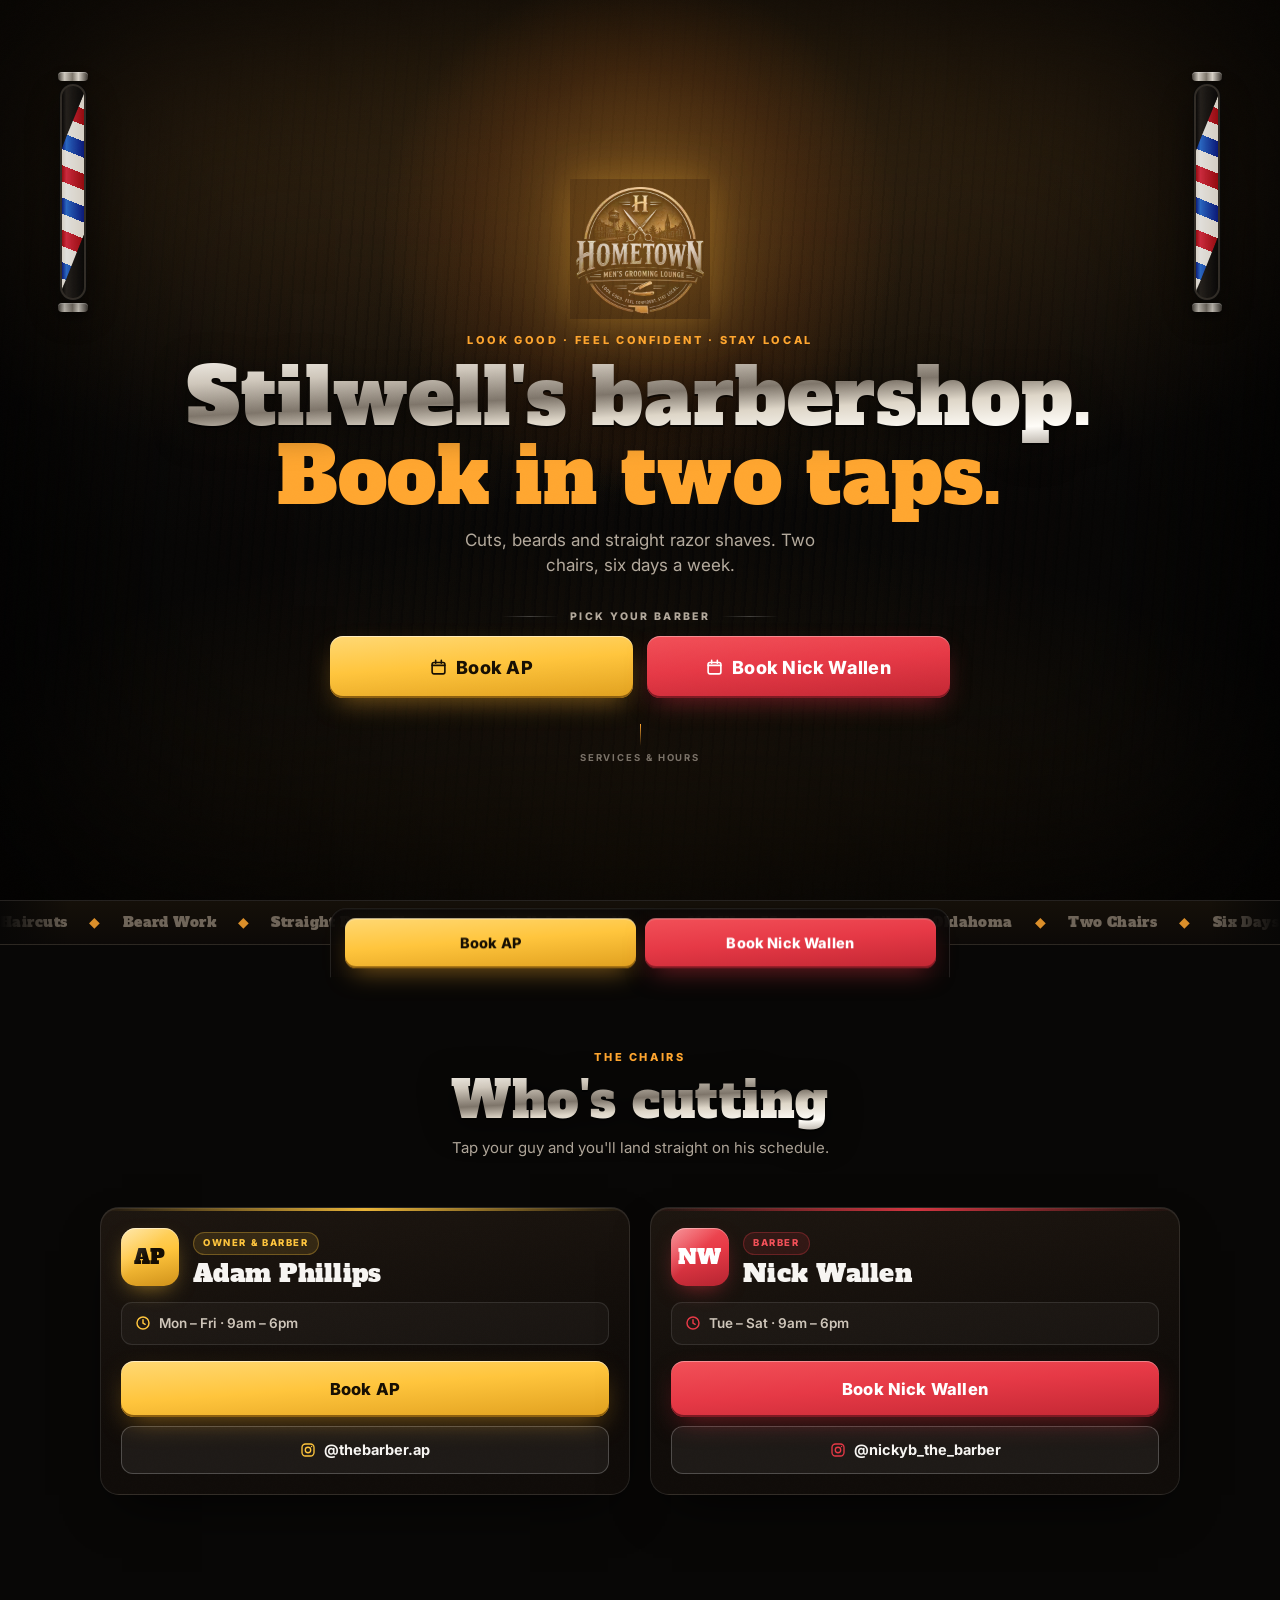
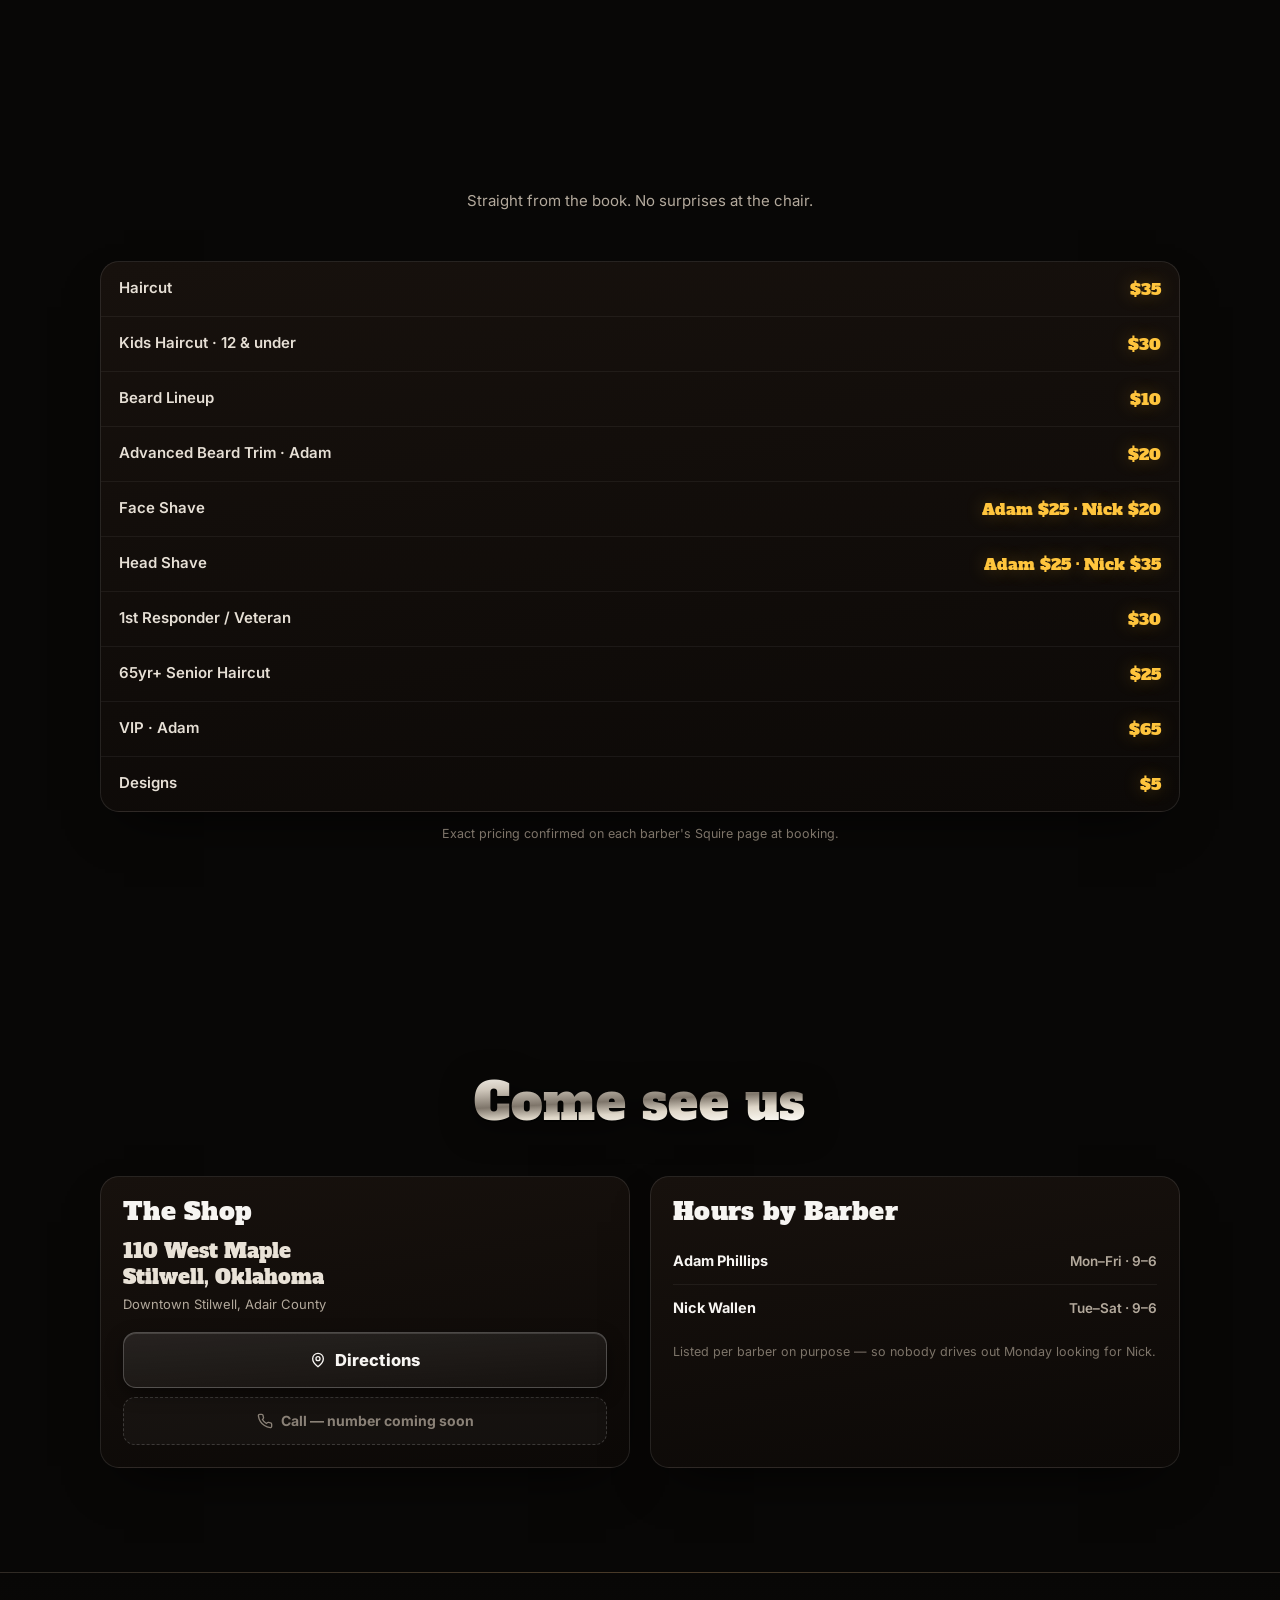
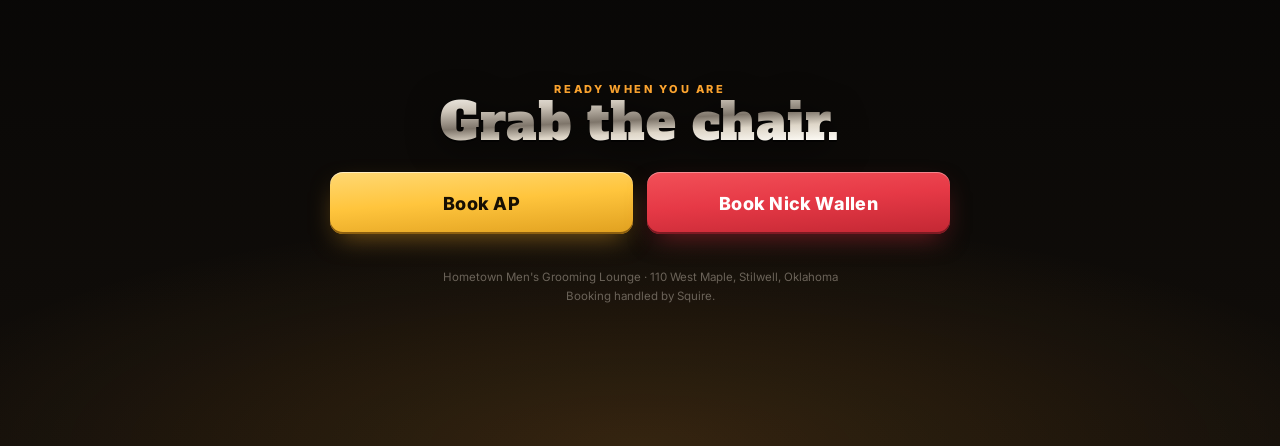
==== preview.html @ 9cff7247 "Add preview.html visual remodel (unlisted) and og-cover.png Unlisted preview build at /preview.html." ====
<!DOCTYPE html>
<html lang="en">
<head>
<meta charset="utf-8">
<meta name="viewport" content="width=device-width,initial-scale=1,viewport-fit=cover">
<title>Hometown Men's Grooming Lounge — Stilwell, OK</title>
<meta name="description" content="Barbershop in Stilwell, Oklahoma. Cuts, beards and straight razor shaves with Adam Phillips and Nick Wallen. Book online in two taps.">
<meta name="theme-color" content="#080706">
<link rel="icon" href="logo.avif">
<link rel="canonical" href="https://adamphillips24.github.io/hometown-mens-grooming-lounge/preview.html">

<meta property="og:type" content="website">
<meta property="og:site_name" content="Hometown Men's Grooming Lounge">
<meta property="og:title" content="Hometown Men's Grooming Lounge — Stilwell, OK">
<meta property="og:description" content="Cuts, beards and straight razor shaves. Two chairs, six days a week. Book online in two taps.">
<meta property="og:url" content="https://adamphillips24.github.io/hometown-mens-grooming-lounge/preview.html">
<meta property="og:image" content="https://adamphillips24.github.io/hometown-mens-grooming-lounge/og-cover.png">
<meta property="og:image:width" content="1200">
<meta property="og:image:height" content="630">
<meta property="og:image:alt" content="Hometown Men's Grooming Lounge emblem">
<meta name="twitter:card" content="summary_large_image">
<meta name="twitter:title" content="Hometown Men's Grooming Lounge — Stilwell, OK">
<meta name="twitter:description" content="Cuts, beards and straight razor shaves. Two chairs, six days a week. Book online in two taps.">
<meta name="twitter:image" content="https://adamphillips24.github.io/hometown-mens-grooming-lounge/og-cover.png">

<!--
=====================================================================
 PREVIEW BUILD — unlisted. Not linked from anywhere.
 Live at /preview.html. index.html is untouched.
=====================================================================
 PHONE ....... NOT SET. Search: PHONE_HERE — appears in 2 places.
               Both are inert spans, not links. Swap to <a href="tel:">.
 ADAM BOOK ... live (Squire).  Search:  ADAM_BOOKING
 NICK BOOK ... live (Squire).  Search:  NICK_BOOKING
 ADAM IG ..... live @thebarber.ap.  Search:  ADAM_IG
 NICK IG ..... live @nickyb_the_barber.  Search:  NICK_IG
 PRICES ...... set and confirmed from Squire.
 ZIP ......... intentionally absent. Not confirmed. Do not add.
 NO PHOTOS by request — barbers show as initial badges.
=====================================================================
-->

<link rel="preconnect" href="https://fonts.googleapis.com">
<link rel="preconnect" href="https://fonts.gstatic.com" crossorigin>
<link href="https://fonts.googleapis.com/css2?family=Alfa+Slab+One&family=Inter:wght@400;500;600;700;800;900&display=swap" rel="stylesheet">

<style>
:root{
  --ink:#080706;
  --ink2:#100d0b;
  --wood:#1a1310;
  --leather:#241a14;
  --line:rgba(255,255,255,.10);
  --line2:rgba(255,255,255,.22);

  --amber:#ffa630;
  --gold:#ffc53d;
  --gold-hi:#ffd873;
  --gold-d:#8c5f10;

  --red:#e63946;
  --red-hi:#f25058;
  --red-d:#7d1a23;

  --pr:#c8202f;
  --pb:#1f4fb5;
  --cream:#f3efe8;

  --fg:#f7f5f2;
  --dim:#b3a99c;

  --disp:'Alfa Slab One',Rockwell,'Roboto Slab',Georgia,serif;
  --f:Inter,-apple-system,BlinkMacSystemFont,'Segoe UI',Roboto,'Helvetica Neue',Arial,sans-serif;

  --grain:url("data:image/svg+xml,%3Csvg xmlns='http://www.w3.org/2000/svg' width='140' height='140'%3E%3Cfilter id='n'%3E%3CfeTurbulence type='fractalNoise' baseFrequency='.8' numOctaves='3' stitchTiles='stitch'/%3E%3C/filter%3E%3Crect width='140' height='140' filter='url(%23n)' opacity='.42'/%3E%3C/svg%3E");
}

*{box-sizing:border-box;-webkit-tap-highlight-color:transparent}
html{scroll-behavior:smooth;-webkit-text-size-adjust:100%}
body{
  margin:0;background:var(--ink);color:var(--fg);
  font-family:var(--f);font-size:16px;line-height:1.5;
  overflow-x:hidden;
}
body::before{
  content:'';position:fixed;inset:0;z-index:9;pointer-events:none;
  background-image:var(--grain);opacity:.05;mix-blend-mode:overlay;
}
img{max-width:100%;display:block}
a{color:inherit}
.w{width:min(1080px,100% - 32px);margin-inline:auto}
section{position:relative}

/* ============ TYPE ============ */
h1,h2,h3{margin:0;font-family:var(--disp);font-weight:400;letter-spacing:.01em;line-height:1.02}
h1{font-size:clamp(34px,10.5vw,78px)}
h2{font-size:clamp(28px,7vw,50px)}
h3{font-size:clamp(19px,4.6vw,25px)}
.kick{
  font-family:var(--f);font-weight:800;font-size:11px;letter-spacing:.24em;
  text-transform:uppercase;color:var(--amber);
}
.chrome{
  background:linear-gradient(177deg,#fffdf8 2%,#cfc7bb 26%,#7e756a 47%,#ded6c8 62%,#fffdf8 82%,#9a9186 100%);
  -webkit-background-clip:text;background-clip:text;color:transparent;
  -webkit-text-fill-color:transparent;
  filter:drop-shadow(0 2px 0 rgba(0,0,0,.6)) drop-shadow(0 6px 16px rgba(0,0,0,.55));
}
em{font-style:normal;color:var(--amber)}

/* ============ REVEAL ============ */
.rv{opacity:0;transform:translateY(26px);transition:opacity .62s cubic-bezier(.22,.7,.3,1),transform .62s cubic-bezier(.22,.7,.3,1)}
.rv.in{opacity:1;transform:none}

/* ============ BUTTONS ============ */
.b{
  position:relative;display:flex;align-items:center;justify-content:center;gap:9px;
  min-height:56px;padding:0 20px;border-radius:13px;
  font-family:var(--f);font-weight:800;font-size:16.5px;letter-spacing:.012em;
  text-decoration:none;color:#170f03;overflow:hidden;isolation:isolate;
  transition:transform .13s cubic-bezier(.3,1.4,.5,1),box-shadow .2s ease,filter .2s ease;
  will-change:transform;
}
.b svg{flex:none}
.b::after{
  content:'';position:absolute;top:-60%;bottom:-60%;width:46px;left:-80px;z-index:2;
  background:linear-gradient(100deg,transparent,rgba(255,255,255,.62),transparent);
  transform:skewX(-18deg);pointer-events:none;
  animation:sweep 4.6s cubic-bezier(.5,0,.5,1) infinite;
}
.b-gold{
  background:linear-gradient(176deg,var(--gold-hi),var(--gold) 46%,#e0a01f);
  box-shadow:0 1px 0 rgba(255,255,255,.55) inset,0 -2px 0 var(--gold-d) inset,0 10px 26px -8px rgba(255,180,50,.5),0 3px 10px rgba(0,0,0,.5);
}
.b-red{
  background:linear-gradient(176deg,var(--red-hi),var(--red) 46%,#c22733);color:#fff;
  box-shadow:0 1px 0 rgba(255,255,255,.35) inset,0 -2px 0 var(--red-d) inset,0 10px 26px -8px rgba(230,57,70,.5),0 3px 10px rgba(0,0,0,.5);
}
.b-red::after{animation-delay:.6s}
.b:active{transform:scale(.967);filter:brightness(1.07)}
@media (hover:hover){.b:hover{transform:translateY(-2px)}}
.b-out{
  background:linear-gradient(176deg,rgba(255,255,255,.09),rgba(255,255,255,.03));
  color:var(--fg);border:1px solid var(--line2);
  box-shadow:0 1px 0 rgba(255,255,255,.14) inset,0 6px 18px rgba(0,0,0,.4);
}
.b-out::after{display:none}
@keyframes sweep{
  0%,58%{left:-80px}
  78%,100%{left:118%}
}

/* ============ BARBER POLE ============ */
.pole{
  position:relative;border-radius:999px;overflow:hidden;
  background:#1b1815;
  box-shadow:0 0 0 2px #35302a,0 0 0 3px #0a0908,0 14px 34px rgba(0,0,0,.72);
}
.pole i{
  position:absolute;left:-70%;right:-70%;top:-45%;bottom:-45%;display:block;
  transform:rotate(22deg);
  background:repeating-linear-gradient(180deg,
    var(--pr) 0 15px,var(--cream) 15px 30px,var(--pb) 30px 45px,var(--cream) 45px 60px);
  animation:roll 2.9s linear infinite;
}
@keyframes roll{to{background-position:0 -60px}}
.pole b{
  position:absolute;inset:0;border-radius:inherit;display:block;
  background:linear-gradient(90deg,rgba(0,0,0,.62),rgba(255,255,255,.42) 20%,rgba(255,255,255,.05) 44%,rgba(0,0,0,.34) 74%,rgba(0,0,0,.66));
  mix-blend-mode:overlay;
}
.cap{
  background:linear-gradient(90deg,#4a453e,#e6e0d5 22%,#8d867b 48%,#f2ece1 68%,#3f3a34);
  border-radius:4px;box-shadow:0 3px 10px rgba(0,0,0,.6),0 1px 0 rgba(255,255,255,.35) inset;
}

/* ============ HERO ============ */
.hero{
  position:relative;min-height:100svh;display:flex;flex-direction:column;
  justify-content:center;align-items:center;text-align:center;
  padding:66px 16px 22px;overflow:hidden;
  background:
    radial-gradient(120% 78% at 50% 8%,rgba(255,166,48,.20),transparent 62%),
    radial-gradient(90% 60% at 50% 100%,rgba(255,166,48,.09),transparent 70%),
    linear-gradient(178deg,#130f0c,var(--ink) 58%);
}
.hero::before{
  content:'';position:absolute;inset:0;pointer-events:none;opacity:.5;
  background:repeating-linear-gradient(94deg,rgba(0,0,0,0) 0 3px,rgba(0,0,0,.4) 3px 5px,rgba(120,80,40,.06) 5px 11px);
  mask-image:radial-gradient(70% 70% at 50% 50%,#000,transparent 78%);
  -webkit-mask-image:radial-gradient(70% 70% at 50% 50%,#000,transparent 78%);
}
.hero::after{
  content:'';position:absolute;inset:0;pointer-events:none;
  box-shadow:0 0 190px 66px rgba(0,0,0,.82) inset;
}
.hero>*{position:relative;z-index:3}

.glow{
  position:absolute;z-index:1;left:50%;top:26%;width:min(560px,118vw);aspect-ratio:1;
  transform:translate(-50%,-50%);pointer-events:none;
  background:radial-gradient(circle,rgba(255,166,48,.34),rgba(255,120,30,.10) 42%,transparent 66%);
  animation:breathe 7s ease-in-out infinite;
}
@keyframes breathe{50%{opacity:.62;transform:translate(-50%,-50%) scale(1.13)}}

.poles{position:absolute;inset:0;z-index:2;pointer-events:none}
.pw{position:absolute;top:8%;display:flex;flex-direction:column;align-items:center;gap:5px;opacity:.9}
.pw.l{left:max(10px,4.5vw)}
.pw.r{right:max(10px,4.5vw)}
.pw .cap{width:30px;height:9px}
.pw .pole{width:22px;height:min(212px,26vh)}
.pw .pole i{animation-duration:3.4s}
.pw.r .pole i{animation-duration:2.6s}
@media (max-width:430px){
  .pw .pole{width:15px;height:min(150px,19vh)}
  .pw .cap{width:21px;height:7px}
  .pw{opacity:.72}
}

.mark{
  width:clamp(84px,21vw,140px);aspect-ratio:1;margin:0 auto;
  background:url(logo.avif) center/contain no-repeat;
  /* logo art sits on a black square; screen drops the box, keeps the chrome.
     No mask here — the wordmark runs to the edges and any circle clips it. */
  mix-blend-mode:screen;
  filter:drop-shadow(0 0 22px rgba(255,166,48,.3)) contrast(1.06) saturate(1.05);
  animation:rise .9s cubic-bezier(.2,.8,.3,1) both;
}
@keyframes rise{from{opacity:0;transform:translateY(16px) scale(.92)}}

.h-kick{margin:13px 0 0;animation:fade .8s .1s both}
@media (max-width:430px){.h-kick{font-size:9.5px;letter-spacing:.14em}}
.hero h1{margin:9px 0 0;animation:fade .8s .2s both}
.h-sub{
  margin:11px auto 0;max-width:34ch;color:var(--dim);
  font-size:clamp(13.5px,3.6vw,17px);animation:fade .8s .3s both;
}
@keyframes fade{from{opacity:0;transform:translateY(12px)}}

.pick{
  display:flex;align-items:center;justify-content:center;gap:11px;
  margin:clamp(16px,4.4vh,30px) 0 11px;
  font-weight:800;font-size:10.5px;letter-spacing:.22em;text-transform:uppercase;color:var(--dim);
}
.pick::before,.pick::after{content:'';height:1px;width:clamp(22px,8vw,58px);background:linear-gradient(90deg,transparent,var(--line2),transparent)}

/* the two hero buttons: no entrance animation, instantly tappable */
.hb{display:grid;grid-template-columns:1fr 1fr;gap:9px;width:min(430px,100%);margin:0 auto}
@media (min-width:760px){.hb{width:min(620px,100%);gap:14px}.hb .b{min-height:62px;font-size:18px}}
@media (max-width:430px){
  /* drop the icon so "Book Nick Wallen" stays on one line */
  .hb .b svg{display:none}
  .hb .b{font-size:15px;padding:0 10px}
}
@media (max-width:339px){.hb{grid-template-columns:1fr}}

.scroll-cue{
  margin-top:clamp(14px,3.4vh,26px);display:flex;flex-direction:column;align-items:center;gap:5px;
  font-size:9.5px;letter-spacing:.2em;text-transform:uppercase;color:#7a7268;font-weight:700;
}
.scroll-cue span{display:block;width:1px;height:22px;background:linear-gradient(180deg,var(--amber),transparent);animation:cue 1.9s ease-in-out infinite}
@keyframes cue{50%{transform:scaleY(.42);opacity:.45}}

/* ============ TICKER ============ */
.tick{
  border-block:1px solid var(--line);background:linear-gradient(180deg,#151009,#0c0907);
  overflow:hidden;padding:11px 0;position:relative;
}
.tick::before,.tick::after{
  content:'';position:absolute;top:0;bottom:0;width:70px;z-index:2;pointer-events:none;
}
.tick::before{left:0;background:linear-gradient(90deg,var(--ink),transparent)}
.tick::after{right:0;background:linear-gradient(270deg,var(--ink),transparent)}
.tick-in{display:flex;width:max-content;animation:march 26s linear infinite}
.tick-in u{
  display:flex;align-items:center;gap:22px;padding-right:22px;text-decoration:none;
  font-family:var(--disp);font-size:14px;letter-spacing:.03em;color:#6f6559;white-space:nowrap;
}
.tick-in u s{text-decoration:none;color:var(--amber);opacity:.85}
@keyframes march{to{transform:translateX(-50%)}}

/* ============ SECTION FRAME ============ */
.sec{padding:clamp(56px,11vw,104px) 0;position:relative}
.sec-h{text-align:center;margin-bottom:clamp(28px,6vw,48px)}
.sec-h h2{margin:9px 0 0}
.sec-h p{margin:11px auto 0;max-width:46ch;color:var(--dim);font-size:15px}

/* ============ CREW ============ */
.crew{display:grid;gap:15px;grid-template-columns:1fr}
@media (min-width:760px){.crew{grid-template-columns:1fr 1fr;gap:20px}}
.c{
  position:relative;border-radius:19px;padding:20px;overflow:hidden;
  background:linear-gradient(172deg,#1d1610,#100c09 62%);
  border:1px solid var(--line);
  box-shadow:0 22px 52px -22px rgba(0,0,0,.92),0 1px 0 rgba(255,255,255,.07) inset;
  transition:transform .3s cubic-bezier(.22,.7,.3,1),box-shadow .3s ease,border-color .3s ease;
}
.c::before{
  content:'';position:absolute;inset:0;pointer-events:none;
  background-image:var(--grain);opacity:.045;mix-blend-mode:overlay;
}
.c::after{
  content:'';position:absolute;left:0;right:0;top:0;height:3px;
  background:linear-gradient(90deg,transparent,var(--ac),transparent);
  opacity:.9;
}
.c.gold{--ac:var(--gold)}
.c.nick{--ac:var(--red)}
@media (hover:hover){
  .c:hover{transform:translateY(-5px);border-color:var(--line2);box-shadow:0 30px 64px -22px rgba(0,0,0,.95),0 0 0 1px var(--ac) inset}
}
.c-top{display:flex;align-items:center;gap:14px;margin-bottom:16px}
.badge{
  flex:none;width:58px;height:58px;border-radius:15px;display:grid;place-items:center;
  font-family:var(--disp);font-size:20px;letter-spacing:.02em;color:#140d03;
  position:relative;overflow:hidden;
}
.badge.gold{background:linear-gradient(168deg,var(--gold-hi),var(--gold) 45%,#d0921a);box-shadow:0 8px 22px -8px rgba(255,197,61,.6),0 1px 0 rgba(255,255,255,.5) inset}
.badge.red{background:linear-gradient(168deg,var(--red-hi),var(--red) 45%,#b62531);color:#fff;box-shadow:0 8px 22px -8px rgba(230,57,70,.6),0 1px 0 rgba(255,255,255,.35) inset}
.badge::after{
  content:'';position:absolute;inset:0;
  background:linear-gradient(135deg,rgba(255,255,255,.4),transparent 46%);
}
.tag{
  display:inline-block;font-size:9.5px;font-weight:800;letter-spacing:.17em;text-transform:uppercase;
  padding:3.5px 9px;border-radius:999px;margin-bottom:6px;
}
.tag.gold{color:var(--gold);background:rgba(255,197,61,.12);border:1px solid rgba(255,197,61,.3)}
.tag.red{color:var(--red-hi);background:rgba(230,57,70,.12);border:1px solid rgba(230,57,70,.3)}
.days{
  display:flex;align-items:center;gap:8px;margin-bottom:16px;padding:10px 13px;
  border-radius:11px;background:rgba(255,255,255,.035);border:1px solid var(--line);
  font-size:13.5px;font-weight:600;color:#cec5b9;
}
.days svg{flex:none;color:var(--ac)}
.c-b{display:grid;gap:9px}
/* IG is a real button, not a caption. Learned the hard way. */
.ig{
  display:flex;align-items:center;justify-content:center;gap:8px;min-height:48px;
  border-radius:12px;text-decoration:none;font-weight:700;font-size:14.5px;
  color:var(--fg);background:rgba(255,255,255,.06);border:1px solid var(--line2);
  transition:transform .13s cubic-bezier(.3,1.4,.5,1),background .2s,border-color .2s;
}
.ig svg{flex:none;color:var(--ac)}
.ig:active{transform:scale(.97)}
@media (hover:hover){.ig:hover{background:rgba(255,255,255,.1);border-color:var(--ac)}}

/* ============ SERVICES ============ */
.svc{
  border-radius:19px;overflow:hidden;border:1px solid var(--line);
  background:linear-gradient(172deg,#17110d,#0c0907);
  box-shadow:0 22px 52px -24px rgba(0,0,0,.9);
}
.svc div{
  display:flex;align-items:center;justify-content:space-between;gap:16px;
  padding:15px 18px;border-bottom:1px solid rgba(255,255,255,.055);
  transition:background .22s ease,padding-left .22s ease;
}
.svc div:last-child{border-bottom:0}
.svc div span:first-child{font-weight:600;font-size:15px;color:#e6dfd5}
.svc div span:last-child{
  font-family:var(--disp);font-size:16px;color:var(--gold);white-space:nowrap;
  text-shadow:0 0 18px rgba(255,197,61,.28);
}
@media (hover:hover){.svc div:hover{background:rgba(255,166,48,.055);padding-left:23px}}
.svc-n{margin:13px 0 0;text-align:center;font-size:12.5px;color:#7d7469}

/* ============ VISIT ============ */
.visit{display:grid;gap:15px;grid-template-columns:1fr}
@media (min-width:760px){.visit{grid-template-columns:1fr 1fr;gap:20px}}
.box{
  border-radius:19px;padding:22px;border:1px solid var(--line);
  background:linear-gradient(172deg,#17110d,#0c0907);
  box-shadow:0 22px 52px -24px rgba(0,0,0,.9);
}
.box h3{margin-bottom:14px}
.addr{font-family:var(--disp);font-size:20px;line-height:1.3;color:#e9e2d7}
.addr-s{margin-top:5px;font-size:13px;color:var(--dim)}
.box .c-b{margin-top:17px}
.hr-row{display:flex;align-items:center;justify-content:space-between;gap:12px;padding:12px 0;border-bottom:1px solid rgba(255,255,255,.06)}
.hr-row:last-of-type{border-bottom:0}
.hr-row b{font-weight:700;font-size:14.5px}
.hr-row span{font-size:13.5px;color:var(--dim);font-weight:600}
.hint{margin:12px 0 0;font-size:12.5px;color:#7d7469;line-height:1.5}
/* PHONE_HERE (1 of 2) — inert on purpose, no dead href */
.soon{
  display:flex;align-items:center;justify-content:center;gap:8px;min-height:48px;
  border-radius:12px;font-weight:700;font-size:14px;color:#8a8177;
  background:rgba(255,255,255,.03);border:1px dashed rgba(255,255,255,.17);
  cursor:default;
}

/* ============ CLOSE ============ */
.close{
  text-align:center;padding:clamp(56px,12vw,108px) 0 clamp(96px,17vw,128px);
  background:
    radial-gradient(90% 74% at 50% 100%,rgba(255,166,48,.15),transparent 66%),
    linear-gradient(180deg,var(--ink),#120e0a);
  border-top:1px solid var(--line);
}
.close .hb{margin-top:24px}
.foot{padding:22px 0 0;text-align:center;font-size:11.5px;color:#6b6359;line-height:1.7}

/* ============ DOCK ============ */
.dock{
  position:fixed;left:0;right:0;bottom:0;z-index:40;
  padding:9px 14px calc(9px + env(safe-area-inset-bottom));
  background:linear-gradient(180deg,rgba(10,8,7,.82),rgba(10,8,7,.97));
  backdrop-filter:blur(14px);-webkit-backdrop-filter:blur(14px);
  border-top:1px solid var(--line);
  display:grid;grid-template-columns:1fr 1fr;gap:9px;
  transform:translateY(112%);transition:transform .34s cubic-bezier(.22,.7,.3,1);
}
.dock.on{transform:none}
.dock .b{min-height:50px;font-size:14.5px;padding:0 8px;border-radius:11px}
.dock .b::after{display:none}
@media (min-width:760px){.dock{max-width:620px;margin-inline:auto;border-radius:16px 16px 0 0;border-inline:1px solid var(--line)}}

/* ============ REDUCED MOTION ============ */
@media (prefers-reduced-motion:reduce){
  html{scroll-behavior:auto}
  *,*::before,*::after{
    animation-duration:.001ms!important;animation-iteration-count:1!important;
    transition-duration:.001ms!important;
  }
  .rv{opacity:1!important;transform:none!important}
  .mark,.h-kick,.hero h1,.h-sub{animation:none!important;opacity:1!important;transform:none!important}
  .b::after,.scroll-cue span{display:none}
  .tick-in{animation:none;transform:none}
  .dock{transition:none}
}
</style>
</head>

<body>

<!-- ======================= HERO ======================= -->
<div class="hero">
  <div class="glow"></div>
  <div class="poles" aria-hidden="true">
    <div class="pw l"><div class="cap"></div><div class="pole"><i></i><b></b></div><div class="cap"></div></div>
    <div class="pw r"><div class="cap"></div><div class="pole"><i></i><b></b></div><div class="cap"></div></div>
  </div>

  <div class="mark" role="img" aria-label="Hometown Men's Grooming Lounge"></div>
  <div class="kick h-kick">Look Good · Feel Confident · Stay Local</div>

  <h1><span class="chrome">Stilwell's barbershop.</span><br><em>Book in two taps.</em></h1>
  <p class="h-sub">Cuts, beards and straight razor shaves. Two chairs, six days a week.</p>

  <div class="pick">Pick your barber</div>

  <div class="hb">
    <!-- ADAM_BOOKING -->
    <a class="b b-gold" href="https://getsquire.com/booking/book/thebarber-ap-stilwell/barber/adam-phillips/services" target="_blank" rel="noopener">
      <svg width="17" height="17" viewBox="0 0 24 24" fill="none" stroke="currentColor" stroke-width="2.3" stroke-linecap="round"><path d="M8 2v4M16 2v4M3 9h18"/><rect x="3" y="5" width="18" height="16" rx="2.5"/></svg>
      Book AP
    </a>
    <!-- NICK_BOOKING -->
    <a class="b b-red" href="https://getsquire.com/booking/book/thebarber-ap-stilwell/barber/nick-620/services" target="_blank" rel="noopener">
      <svg width="17" height="17" viewBox="0 0 24 24" fill="none" stroke="currentColor" stroke-width="2.3" stroke-linecap="round"><path d="M8 2v4M16 2v4M3 9h18"/><rect x="3" y="5" width="18" height="16" rx="2.5"/></svg>
      Book Nick Wallen
    </a>
  </div>

  <div class="scroll-cue"><span></span>Services &amp; Hours</div>
</div>

<!-- ======================= TICKER ======================= -->
<div class="tick" aria-hidden="true">
  <div class="tick-in">
    <u>Haircuts <s>◆</s> Beard Work <s>◆</s> Straight Razor Shaves <s>◆</s> Walk In Friendly <s>◆</s> 110 West Maple <s>◆</s> Stilwell, Oklahoma <s>◆</s> Two Chairs <s>◆</s> Six Days A Week <s>◆</s></u>
    <u>Haircuts <s>◆</s> Beard Work <s>◆</s> Straight Razor Shaves <s>◆</s> Walk In Friendly <s>◆</s> 110 West Maple <s>◆</s> Stilwell, Oklahoma <s>◆</s> Two Chairs <s>◆</s> Six Days A Week <s>◆</s></u>
  </div>
</div>

<!-- ======================= CREW ======================= -->
<section class="sec">
  <div class="w">
    <div class="sec-h">
      <div class="kick rv">The Chairs</div>
      <h2 class="rv"><span class="chrome">Who's cutting</span></h2>
      <p class="rv">Tap your guy and you'll land straight on his schedule.</p>
    </div>

    <div class="crew">
      <article class="c gold rv">
        <div class="c-top">
          <div class="badge gold">AP</div>
          <div>
            <div class="tag gold">Owner &amp; Barber</div>
            <h3>Adam Phillips</h3>
          </div>
        </div>
        <div class="days">
          <svg width="16" height="16" viewBox="0 0 24 24" fill="none" stroke="currentColor" stroke-width="2.2" stroke-linecap="round"><circle cx="12" cy="12" r="9"/><path d="M12 7v5l3.2 2"/></svg>
          Mon – Fri · 9am – 6pm
        </div>
        <div class="c-b">
          <!-- ADAM_BOOKING -->
          <a class="b b-gold" href="https://getsquire.com/booking/book/thebarber-ap-stilwell/barber/adam-phillips/services" target="_blank" rel="noopener">Book AP</a>
          <!-- ADAM_IG -->
          <a class="ig" href="https://www.instagram.com/thebarber.ap/" target="_blank" rel="noopener">
            <svg width="16" height="16" viewBox="0 0 24 24" fill="none" stroke="currentColor" stroke-width="2"><rect x="3" y="3" width="18" height="18" rx="5.2"/><circle cx="12" cy="12" r="4.1"/><circle cx="17.4" cy="6.6" r="1.1" fill="currentColor" stroke="none"/></svg>
            @thebarber.ap
          </a>
        </div>
      </article>

      <article class="c nick rv">
        <div class="c-top">
          <div class="badge red">NW</div>
          <div>
            <div class="tag red">Barber</div>
            <h3>Nick Wallen</h3>
          </div>
        </div>
        <div class="days">
          <svg width="16" height="16" viewBox="0 0 24 24" fill="none" stroke="currentColor" stroke-width="2.2" stroke-linecap="round"><circle cx="12" cy="12" r="9"/><path d="M12 7v5l3.2 2"/></svg>
          Tue – Sat · 9am – 6pm
        </div>
        <div class="c-b">
          <!-- NICK_BOOKING -->
          <a class="b b-red" href="https://getsquire.com/booking/book/thebarber-ap-stilwell/barber/nick-620/services" target="_blank" rel="noopener">Book Nick Wallen</a>
          <!-- NICK_IG -->
          <a class="ig" href="https://www.instagram.com/nickyb_the_barber/" target="_blank" rel="noopener">
            <svg width="16" height="16" viewBox="0 0 24 24" fill="none" stroke="currentColor" stroke-width="2"><rect x="3" y="3" width="18" height="18" rx="5.2"/><circle cx="12" cy="12" r="4.1"/><circle cx="17.4" cy="6.6" r="1.1" fill="currentColor" stroke="none"/></svg>
            @nickyb_the_barber
          </a>
        </div>
      </article>
    </div>
  </div>
</section>

<!-- ======================= SERVICES ======================= -->
<section class="sec">
  <div class="w">
    <div class="sec-h">
      <div class="kick rv">The Menu</div>
      <h2 class="rv"><span class="chrome">Services</span></h2>
      <p class="rv">Straight from the book. No surprises at the chair.</p>
    </div>

    <div class="svc rv">
      <div><span>Haircut</span><span>$35</span></div>
      <div><span>Kids Haircut · 12 &amp; under</span><span>$30</span></div>
      <div><span>Beard Lineup</span><span>$10</span></div>
      <div><span>Advanced Beard Trim · Adam</span><span>$20</span></div>
      <div><span>Face Shave</span><span>Adam $25 · Nick $20</span></div>
      <div><span>Head Shave</span><span>Adam $25 · Nick $35</span></div>
      <div><span>1st Responder / Veteran</span><span>$30</span></div>
      <div><span>65yr+ Senior Haircut</span><span>$25</span></div>
      <div><span>VIP · Adam</span><span>$65</span></div>
      <div><span>Designs</span><span>$5</span></div>
    </div>
    <p class="svc-n rv">Exact pricing confirmed on each barber's Squire page at booking.</p>
  </div>
</section>

<!-- ======================= VISIT ======================= -->
<section class="sec">
  <div class="w">
    <div class="sec-h">
      <div class="kick rv">Find Us</div>
      <h2 class="rv"><span class="chrome">Come see us</span></h2>
    </div>

    <div class="visit">
      <div class="box rv">
        <h3>The Shop</h3>
        <div class="addr">110 West Maple<br>Stilwell, Oklahoma</div>
        <div class="addr-s">Downtown Stilwell, Adair County</div>
        <div class="c-b">
          <a class="b b-out" href="https://maps.google.com/?q=110+W+Maple+St+Stilwell+OK" target="_blank" rel="noopener">
            <svg width="16" height="16" viewBox="0 0 24 24" fill="none" stroke="currentColor" stroke-width="2"><path d="M20 10c0 6-8 12-8 12s-8-6-8-12a8 8 0 0116 0z"/><circle cx="12" cy="10" r="3"/></svg>
            Directions
          </a>
          <!-- PHONE_HERE (2 of 2) — replace this span with <a href="tel:+1918XXXXXXX" class="b b-out"> -->
          <span class="soon">
            <svg width="16" height="16" viewBox="0 0 24 24" fill="none" stroke="currentColor" stroke-width="2"><path d="M22 16.9v3a2 2 0 01-2.2 2 19.8 19.8 0 01-8.6-3.1 19.5 19.5 0 01-6-6A19.8 19.8 0 012.1 4.2 2 2 0 014.1 2h3a2 2 0 012 1.7c.1 1 .3 1.9.6 2.8a2 2 0 01-.5 2.1L8.1 9.8a16 16 0 006 6l1.2-1.1a2 2 0 012.1-.5c.9.3 1.8.5 2.8.6a2 2 0 011.8 2z"/></svg>
            Call — number coming soon
          </span>
        </div>
      </div>

      <div class="box rv">
        <h3>Hours by Barber</h3>
        <div class="hr-row"><b>Adam Phillips</b><span>Mon–Fri · 9–6</span></div>
        <div class="hr-row"><b>Nick Wallen</b><span>Tue–Sat · 9–6</span></div>
        <p class="hint">Listed per barber on purpose — so nobody drives out Monday looking for Nick.</p>
      </div>
    </div>
  </div>
</section>

<!-- ======================= CLOSE ======================= -->
<section class="close">
  <div class="w">
    <div class="kick rv">Ready When You Are</div>
    <h2 class="rv"><span class="chrome">Grab the chair.</span></h2>
    <div class="hb">
      <!-- ADAM_BOOKING -->
      <a class="b b-gold" href="https://getsquire.com/booking/book/thebarber-ap-stilwell/barber/adam-phillips/services" target="_blank" rel="noopener">Book AP</a>
      <!-- NICK_BOOKING -->
      <a class="b b-red" href="https://getsquire.com/booking/book/thebarber-ap-stilwell/barber/nick-620/services" target="_blank" rel="noopener">Book Nick Wallen</a>
    </div>
    <p class="foot">Hometown Men's Grooming Lounge · 110 West Maple, Stilwell, Oklahoma<br>Booking handled by Squire.</p>
  </div>
</section>

<!-- ======================= DOCK ======================= -->
<div class="dock" id="dock">
  <!-- ADAM_BOOKING -->
  <a class="b b-gold" href="https://getsquire.com/booking/book/thebarber-ap-stilwell/barber/adam-phillips/services" target="_blank" rel="noopener">Book AP</a>
  <!-- NICK_BOOKING -->
  <a class="b b-red" href="https://getsquire.com/booking/book/thebarber-ap-stilwell/barber/nick-620/services" target="_blank" rel="noopener">Book Nick Wallen</a>
</div>

<script type="application/ld+json">
{
  "@context":"https://schema.org",
  "@type":"HairSalon",
  "name":"Hometown Men's Grooming Lounge",
  "description":"Barbershop in Stilwell, Oklahoma. Cuts, beards and straight razor shaves.",
  "image":"https://adamphillips24.github.io/hometown-mens-grooming-lounge/og-cover.png",
  "url":"https://adamphillips24.github.io/hometown-mens-grooming-lounge/preview.html",
  "address":{"@type":"PostalAddress","streetAddress":"110 West Maple","addressLocality":"Stilwell","addressRegion":"OK","addressCountry":"US"},
  "openingHoursSpecification":[
    {"@type":"OpeningHoursSpecification","dayOfWeek":["Monday","Tuesday","Wednesday","Thursday","Friday"],"opens":"09:00","closes":"18:00"},
    {"@type":"OpeningHoursSpecification","dayOfWeek":["Saturday"],"opens":"09:00","closes":"18:00"}
  ],
  "employee":[
    {"@type":"Person","name":"Adam Phillips","jobTitle":"Owner & Barber"},
    {"@type":"Person","name":"Nick Wallen","jobTitle":"Barber"}
  ],
  "sameAs":["https://www.instagram.com/thebarber.ap/","https://www.instagram.com/nickyb_the_barber/"]
}
</script>

<script>
(function(){
  var reduce = window.matchMedia && window.matchMedia('(prefers-reduced-motion: reduce)').matches;
  var items = document.querySelectorAll('.rv');

  if (reduce || !('IntersectionObserver' in window)) {
    for (var i=0;i<items.length;i++) items[i].classList.add('in');
  } else {
    var io = new IntersectionObserver(function(entries){
      entries.forEach(function(e){
        if (!e.isIntersecting) return;
        var sibs = Array.prototype.slice.call(e.target.parentNode.children)
          .filter(function(n){ return n.classList.contains('rv'); });
        var i = Math.max(0, sibs.indexOf(e.target));
        e.target.style.transitionDelay = Math.min(i*85, 340) + 'ms';
        e.target.classList.add('in');
        io.unobserve(e.target);
      });
    }, {rootMargin:'0px 0px -9% 0px', threshold:.12});
    for (var j=0;j<items.length;j++) io.observe(items[j]);
  }

  /* dock appears once the hero's own buttons are gone */
  var dock = document.getElementById('dock');
  var hb = document.querySelector('.hero .hb');
  if (dock && hb && 'IntersectionObserver' in window) {
    new IntersectionObserver(function(e){
      dock.classList.toggle('on', !e[0].isIntersecting);
    }, {threshold:0}).observe(hb);
  }

  /* press feedback on every tappable control */
  if (!reduce && document.body.animate) {
    document.addEventListener('pointerdown', function(ev){
      var t = ev.target.closest && ev.target.closest('.b, .ig');
      if (!t) return;
      t.animate(
        [{transform:'scale(1)'},{transform:'scale(.962)'},{transform:'scale(1)'}],
        {duration:240, easing:'cubic-bezier(.3,1.4,.5,1)'}
      );
    }, {passive:true});
  }
})();
</script>

</body>
</html>
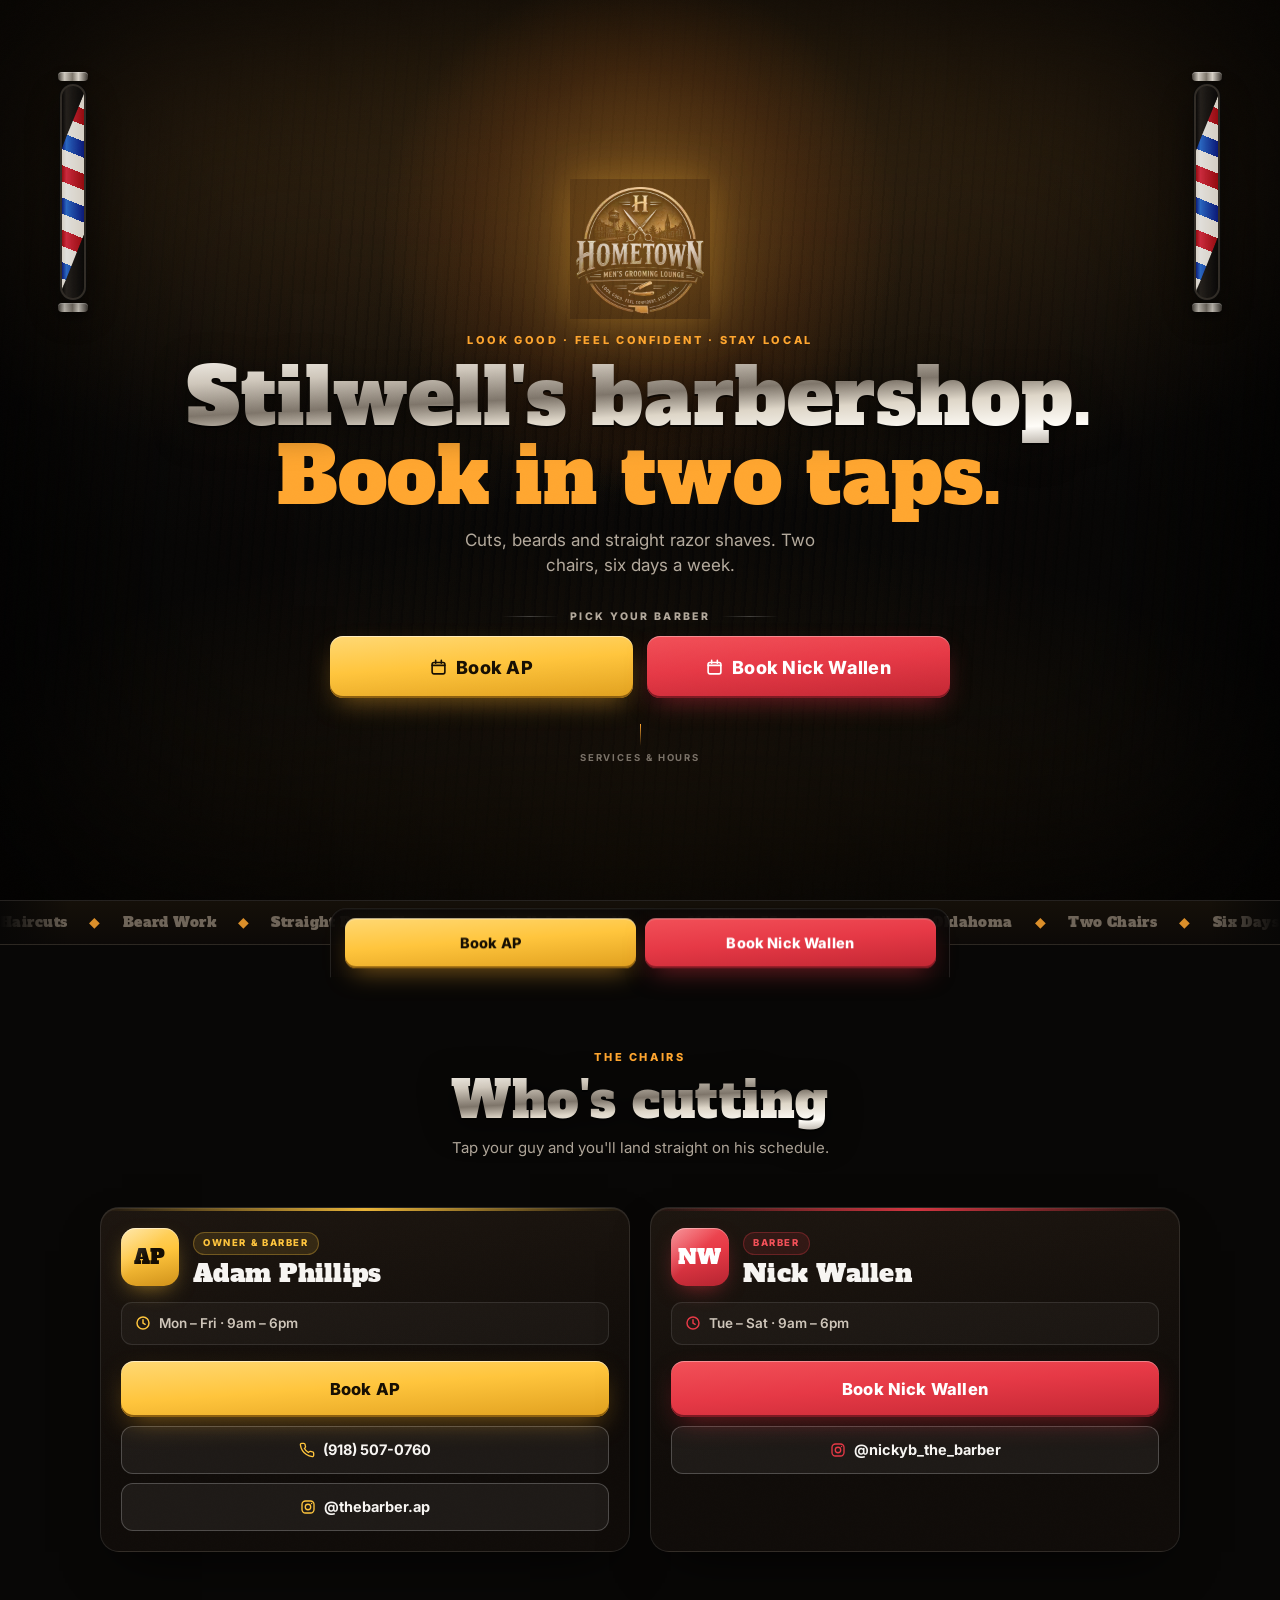
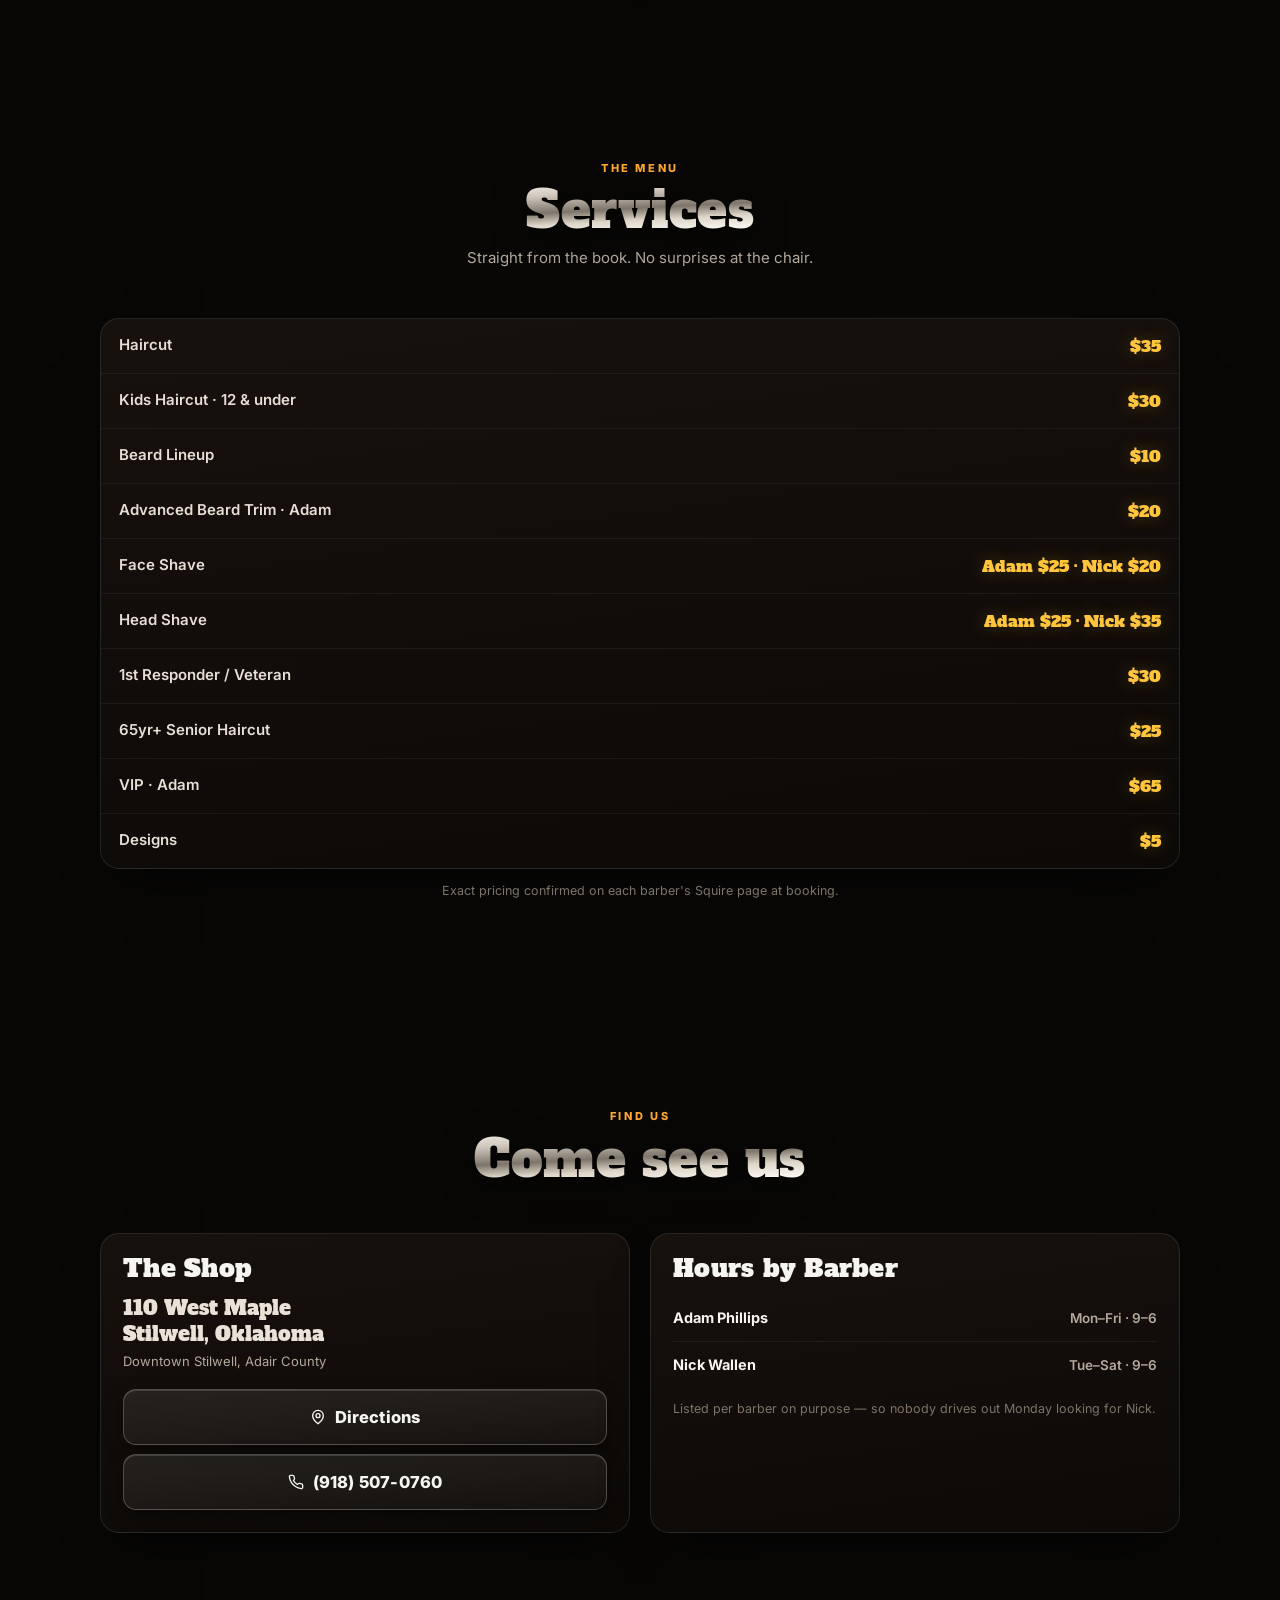
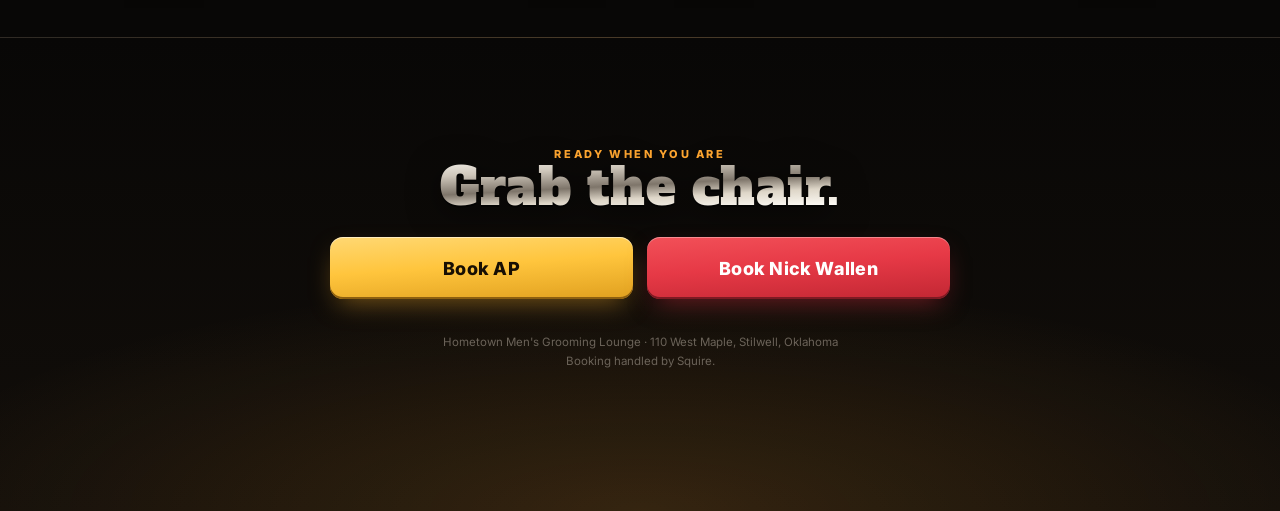
==== commit 90406a3c: "Promote remodel to index.html; add phone (918) 507-0760 index.html is now the animated remodel. Prev" ====
--- a/preview.html
+++ b/preview.html
@@ -7,13 +7,13 @@
 <meta name="description" content="Barbershop in Stilwell, Oklahoma. Cuts, beards and straight razor shaves with Adam Phillips and Nick Wallen. Book online in two taps.">
 <meta name="theme-color" content="#080706">
 <link rel="icon" href="logo.avif">
-<link rel="canonical" href="https://adamphillips24.github.io/hometown-mens-grooming-lounge/preview.html">
+<link rel="canonical" href="https://adamphillips24.github.io/hometown-mens-grooming-lounge/">
 
 <meta property="og:type" content="website">
 <meta property="og:site_name" content="Hometown Men's Grooming Lounge">
 <meta property="og:title" content="Hometown Men's Grooming Lounge — Stilwell, OK">
 <meta property="og:description" content="Cuts, beards and straight razor shaves. Two chairs, six days a week. Book online in two taps.">
-<meta property="og:url" content="https://adamphillips24.github.io/hometown-mens-grooming-lounge/preview.html">
+<meta property="og:url" content="https://adamphillips24.github.io/hometown-mens-grooming-lounge/">
 <meta property="og:image" content="https://adamphillips24.github.io/hometown-mens-grooming-lounge/og-cover.png">
 <meta property="og:image:width" content="1200">
 <meta property="og:image:height" content="630">
@@ -25,11 +25,13 @@
 
 <!--
 =====================================================================
- PREVIEW BUILD — unlisted. Not linked from anywhere.
- Live at /preview.html. index.html is untouched.
+ LIVE SITE. Promoted from preview.html.
+ Previous version is in git history; revert restores it.
 =====================================================================
- PHONE ....... NOT SET. Search: PHONE_HERE — appears in 2 places.
-               Both are inert spans, not links. Swap to <a href="tel:">.
+ PHONE ....... LIVE: (918) 507-0760, AP's line, in his name.
+               Search: PHONE_HERE — 2 places: AP's barber card and the
+               Visit section. Both are real tel: links. Also in the
+               JSON-LD "telephone" field. Nick has no line of his own.
  ADAM BOOK ... live (Squire).  Search:  ADAM_BOOKING
  NICK BOOK ... live (Squire).  Search:  NICK_BOOKING
  ADAM IG ..... live @thebarber.ap.  Search:  ADAM_IG
@@ -384,12 +386,6 @@
 .hr-row span{font-size:13.5px;color:var(--dim);font-weight:600}
 .hint{margin:12px 0 0;font-size:12.5px;color:#7d7469;line-height:1.5}
 /* PHONE_HERE (1 of 2) — inert on purpose, no dead href */
-.soon{
-  display:flex;align-items:center;justify-content:center;gap:8px;min-height:48px;
-  border-radius:12px;font-weight:700;font-size:14px;color:#8a8177;
-  background:rgba(255,255,255,.03);border:1px dashed rgba(255,255,255,.17);
-  cursor:default;
-}
 
 /* ============ CLOSE ============ */
 .close{
@@ -500,6 +496,11 @@
         <div class="c-b">
           <!-- ADAM_BOOKING -->
           <a class="b b-gold" href="https://getsquire.com/booking/book/thebarber-ap-stilwell/barber/adam-phillips/services" target="_blank" rel="noopener">Book AP</a>
+          <!-- PHONE_HERE (1 of 2) — AP's line, registered in his name -->
+          <a class="ig" href="tel:+19185070760">
+            <svg width="16" height="16" viewBox="0 0 24 24" fill="none" stroke="currentColor" stroke-width="2"><path d="M22 16.9v3a2 2 0 01-2.2 2 19.8 19.8 0 01-8.6-3.1 19.5 19.5 0 01-6-6A19.8 19.8 0 012.1 4.2 2 2 0 014.1 2h3a2 2 0 012 1.7c.1 1 .3 1.9.6 2.8a2 2 0 01-.5 2.1L8.1 9.8a16 16 0 006 6l1.2-1.1a2 2 0 012.1-.5c.9.3 1.8.5 2.8.6a2 2 0 011.8 2z"/></svg>
+            (918) 507-0760
+          </a>
           <!-- ADAM_IG -->
           <a class="ig" href="https://www.instagram.com/thebarber.ap/" target="_blank" rel="noopener">
             <svg width="16" height="16" viewBox="0 0 24 24" fill="none" stroke="currentColor" stroke-width="2"><rect x="3" y="3" width="18" height="18" rx="5.2"/><circle cx="12" cy="12" r="4.1"/><circle cx="17.4" cy="6.6" r="1.1" fill="currentColor" stroke="none"/></svg>
@@ -577,11 +578,11 @@
             <svg width="16" height="16" viewBox="0 0 24 24" fill="none" stroke="currentColor" stroke-width="2"><path d="M20 10c0 6-8 12-8 12s-8-6-8-12a8 8 0 0116 0z"/><circle cx="12" cy="10" r="3"/></svg>
             Directions
           </a>
-          <!-- PHONE_HERE (2 of 2) — replace this span with <a href="tel:+1918XXXXXXX" class="b b-out"> -->
-          <span class="soon">
+          <!-- PHONE_HERE — live. AT&T business line, registered to Adam Phillips. -->
+          <a class="b b-out" href="tel:+19185070760">
             <svg width="16" height="16" viewBox="0 0 24 24" fill="none" stroke="currentColor" stroke-width="2"><path d="M22 16.9v3a2 2 0 01-2.2 2 19.8 19.8 0 01-8.6-3.1 19.5 19.5 0 01-6-6A19.8 19.8 0 012.1 4.2 2 2 0 014.1 2h3a2 2 0 012 1.7c.1 1 .3 1.9.6 2.8a2 2 0 01-.5 2.1L8.1 9.8a16 16 0 006 6l1.2-1.1a2 2 0 012.1-.5c.9.3 1.8.5 2.8.6a2 2 0 011.8 2z"/></svg>
-            Call — number coming soon
-          </span>
+            (918) 507-0760
+          </a>
         </div>
       </div>
 
@@ -625,7 +626,8 @@
   "name":"Hometown Men's Grooming Lounge",
   "description":"Barbershop in Stilwell, Oklahoma. Cuts, beards and straight razor shaves.",
   "image":"https://adamphillips24.github.io/hometown-mens-grooming-lounge/og-cover.png",
-  "url":"https://adamphillips24.github.io/hometown-mens-grooming-lounge/preview.html",
+  "url":"https://adamphillips24.github.io/hometown-mens-grooming-lounge/",
+  "telephone":"+1-918-507-0760",
   "address":{"@type":"PostalAddress","streetAddress":"110 West Maple","addressLocality":"Stilwell","addressRegion":"OK","addressCountry":"US"},
   "openingHoursSpecification":[
     {"@type":"OpeningHoursSpecification","dayOfWeek":["Monday","Tuesday","Wednesday","Thursday","Friday"],"opens":"09:00","closes":"18:00"},
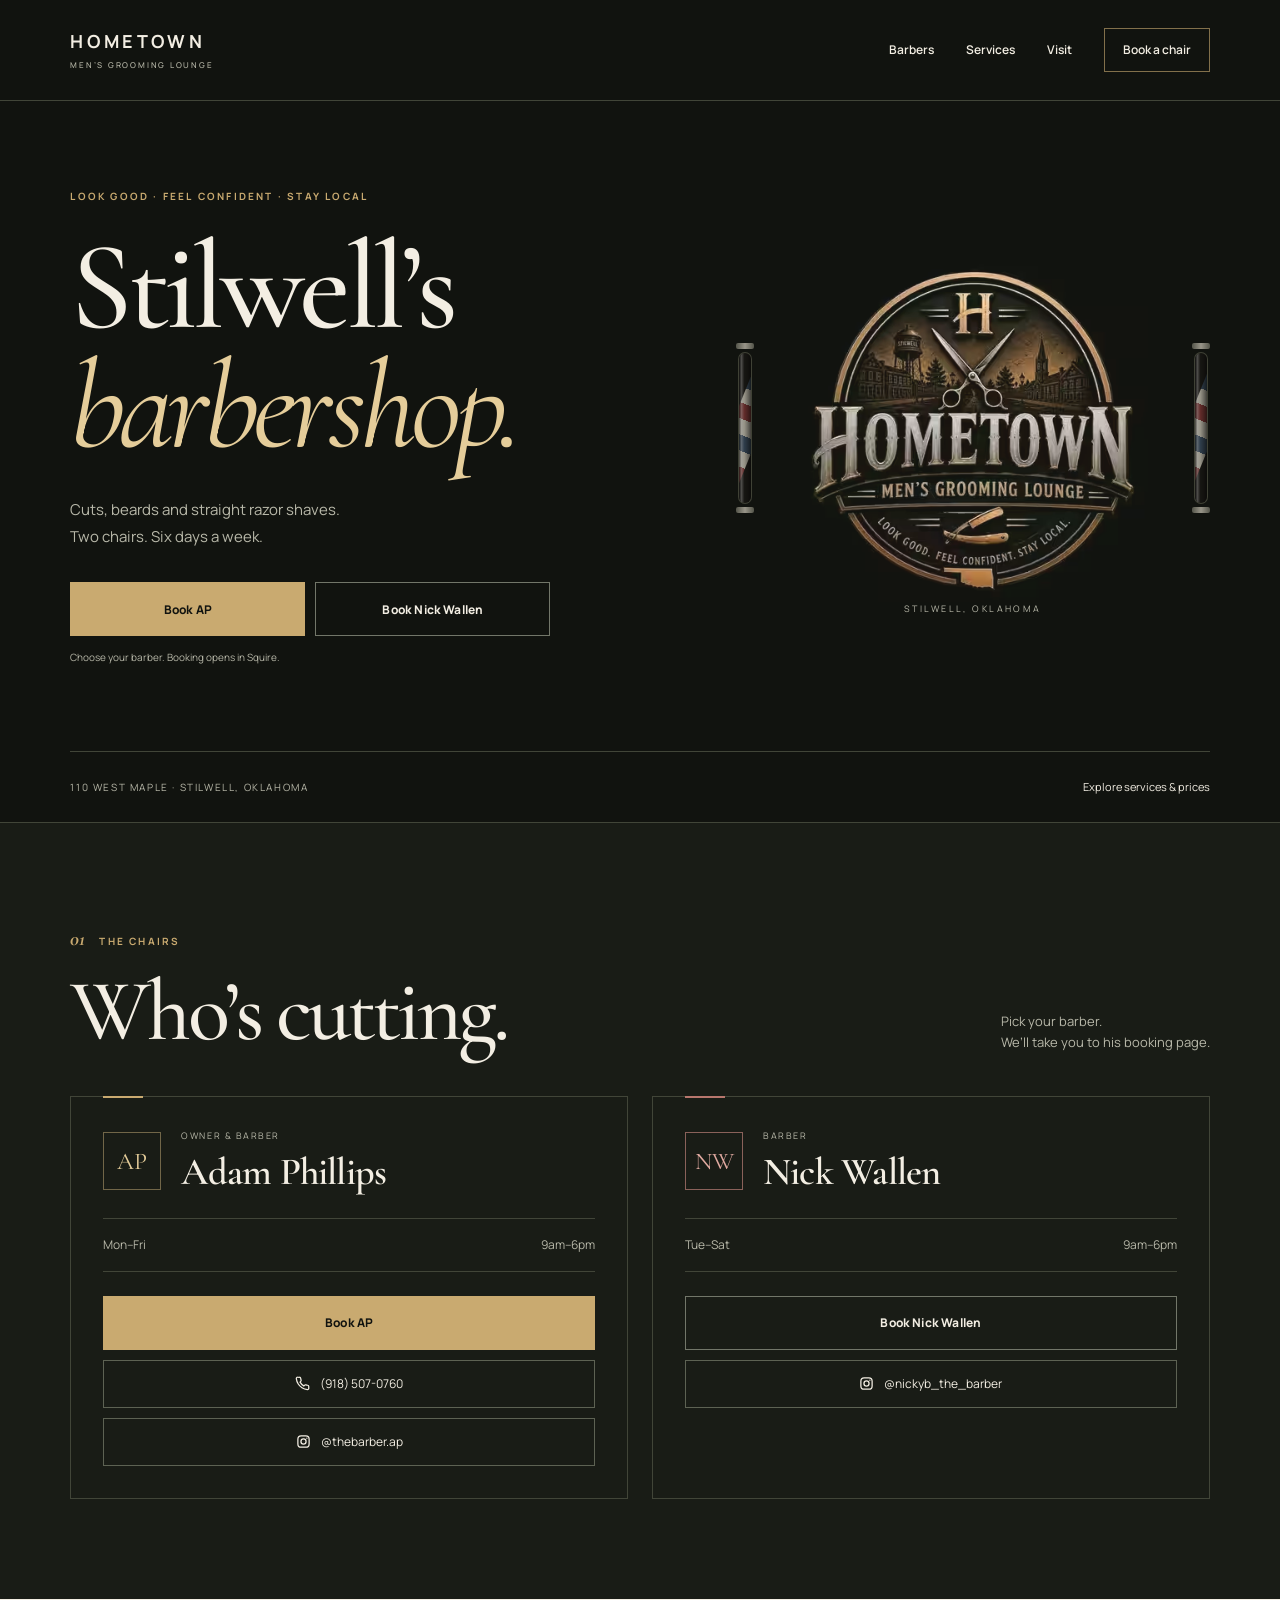
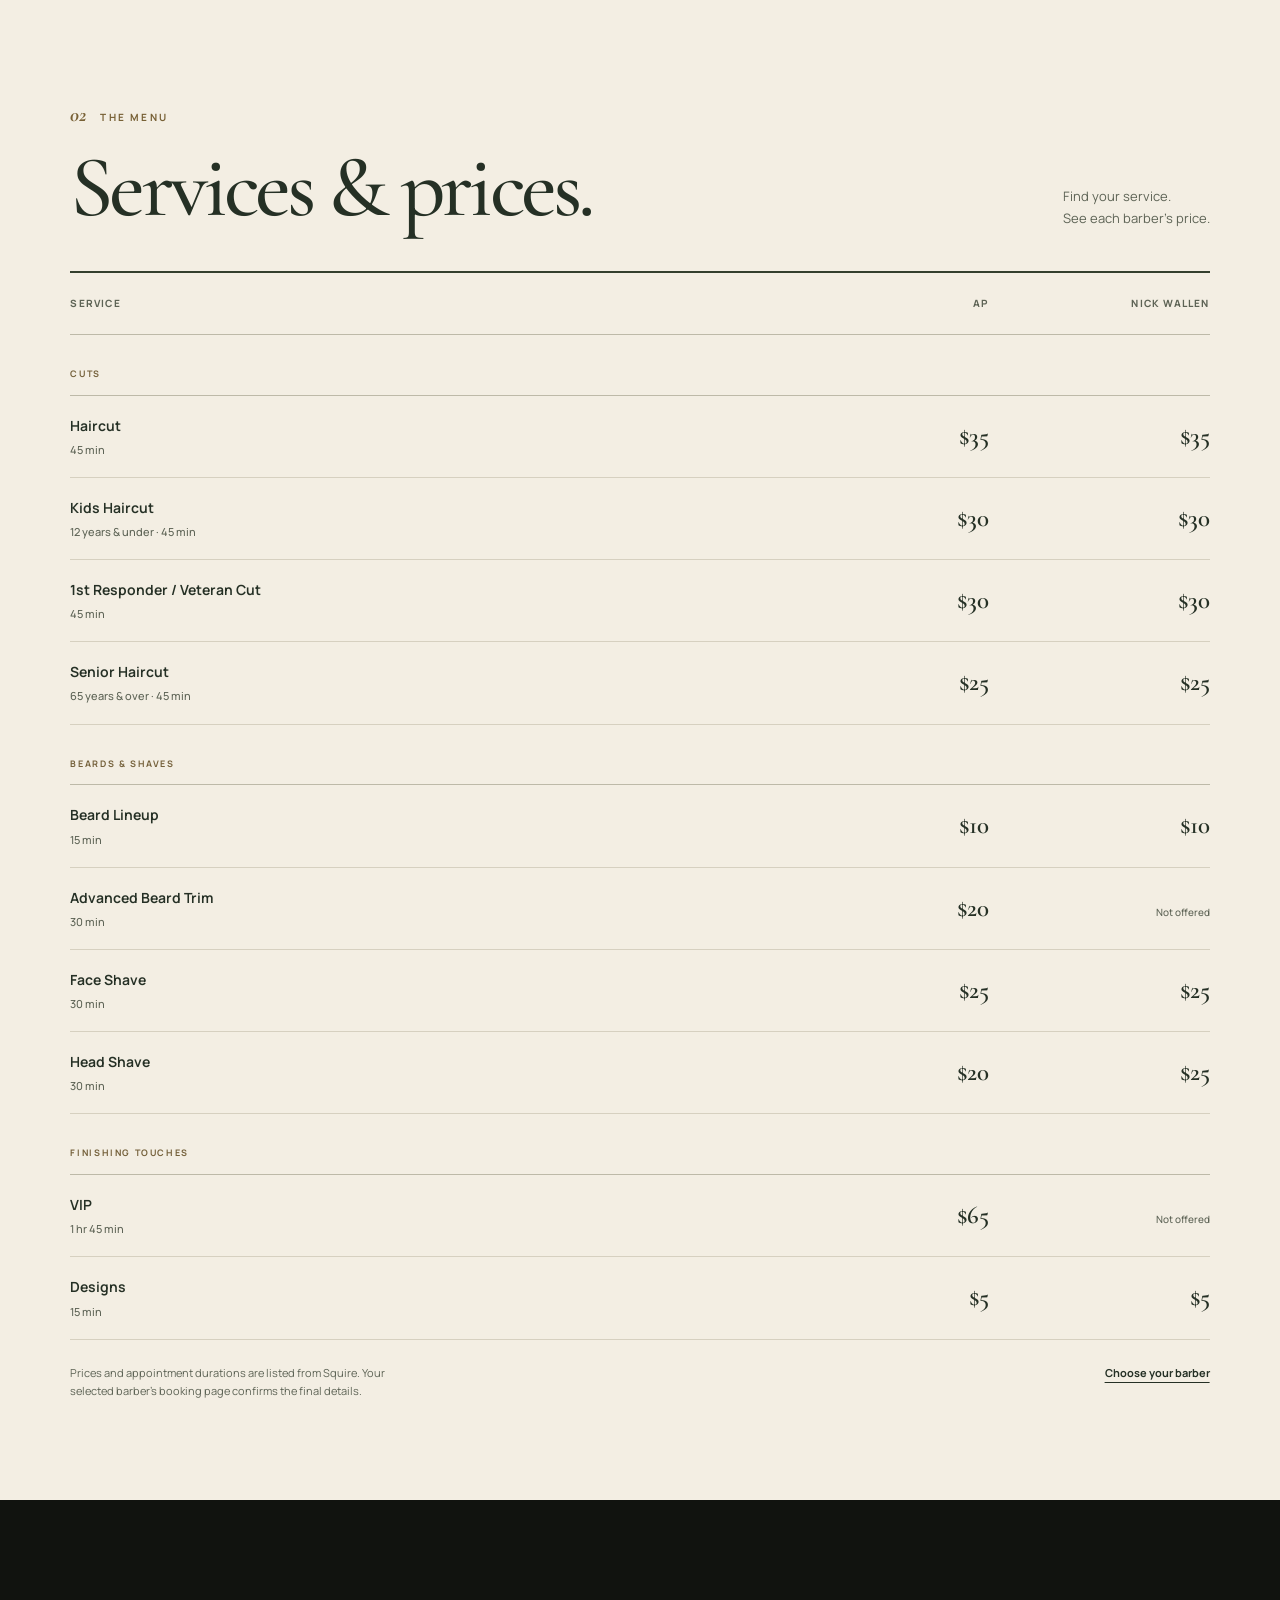
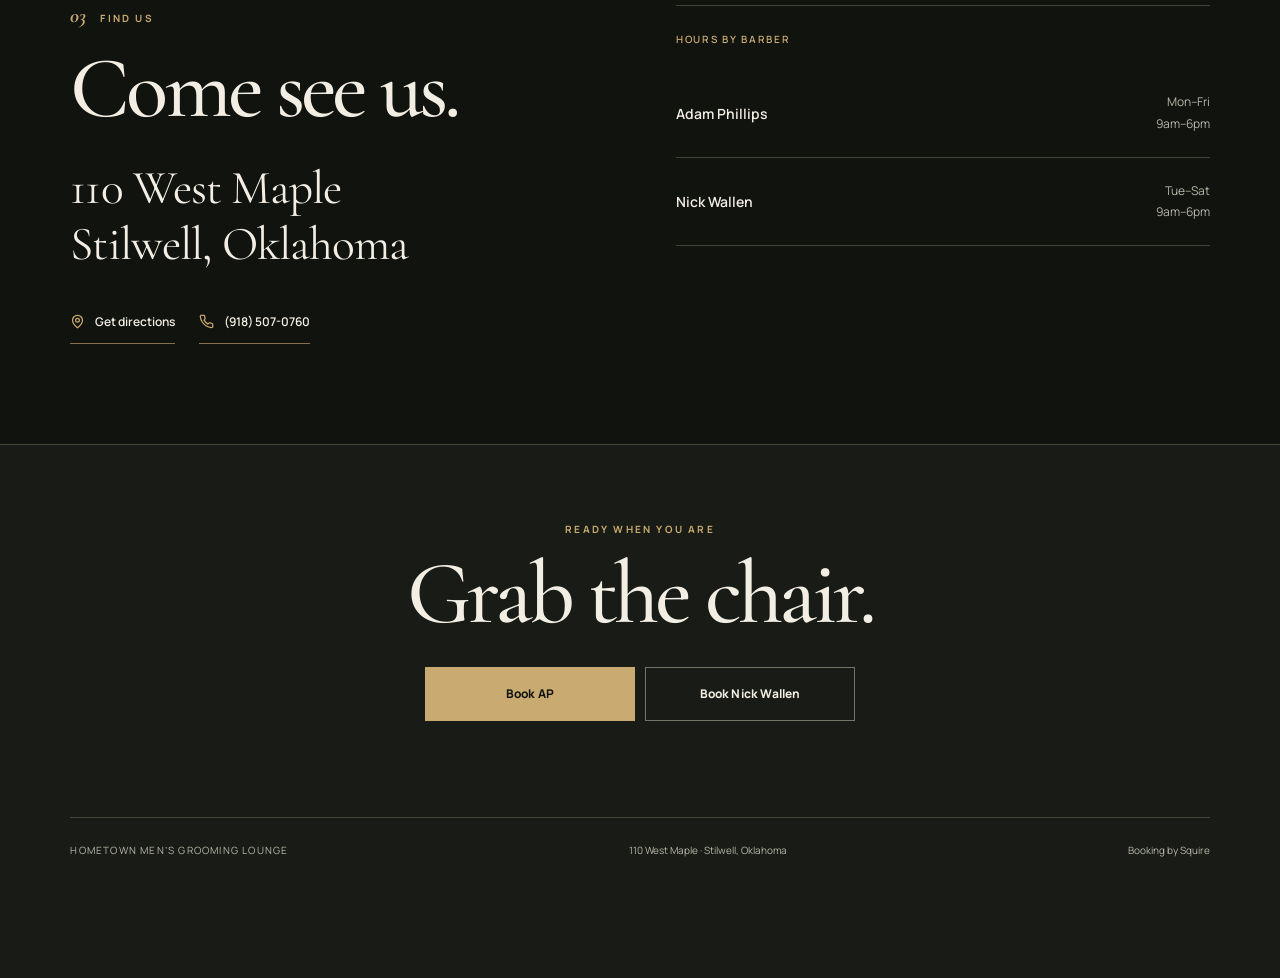
==== commit 8d534ee4: "Launch premium heritage website with verified Squire services Refine the Stilwell booking hub with i" ====
--- a/preview.html
+++ b/preview.html
@@ -1,690 +1 @@
-<!DOCTYPE html>
-<html lang="en">
-<head>
-<meta charset="utf-8">
-<meta name="viewport" content="width=device-width,initial-scale=1,viewport-fit=cover">
-<title>Hometown Men's Grooming Lounge — Stilwell, OK</title>
-<meta name="description" content="Barbershop in Stilwell, Oklahoma. Cuts, beards and straight razor shaves with Adam Phillips and Nick Wallen. Book online in two taps.">
-<meta name="theme-color" content="#080706">
-<link rel="icon" href="logo.avif">
-<link rel="canonical" href="https://adamphillips24.github.io/hometown-mens-grooming-lounge/">
-
-<meta property="og:type" content="website">
-<meta property="og:site_name" content="Hometown Men's Grooming Lounge">
-<meta property="og:title" content="Hometown Men's Grooming Lounge — Stilwell, OK">
-<meta property="og:description" content="Cuts, beards and straight razor shaves. Two chairs, six days a week. Book online in two taps.">
-<meta property="og:url" content="https://adamphillips24.github.io/hometown-mens-grooming-lounge/">
-<meta property="og:image" content="https://adamphillips24.github.io/hometown-mens-grooming-lounge/og-cover.png">
-<meta property="og:image:width" content="1200">
-<meta property="og:image:height" content="630">
-<meta property="og:image:alt" content="Hometown Men's Grooming Lounge emblem">
-<meta name="twitter:card" content="summary_large_image">
-<meta name="twitter:title" content="Hometown Men's Grooming Lounge — Stilwell, OK">
-<meta name="twitter:description" content="Cuts, beards and straight razor shaves. Two chairs, six days a week. Book online in two taps.">
-<meta name="twitter:image" content="https://adamphillips24.github.io/hometown-mens-grooming-lounge/og-cover.png">
-
-<!--
-=====================================================================
- LIVE SITE. Promoted from preview.html.
- Previous version is in git history; revert restores it.
-=====================================================================
- PHONE ....... LIVE: (918) 507-0760, AP's line, in his name.
-               Search: PHONE_HERE — 2 places: AP's barber card and the
-               Visit section. Both are real tel: links. Also in the
-               JSON-LD "telephone" field. Nick has no line of his own.
- ADAM BOOK ... live (Squire).  Search:  ADAM_BOOKING
- NICK BOOK ... live (Squire).  Search:  NICK_BOOKING
- ADAM IG ..... live @thebarber.ap.  Search:  ADAM_IG
- NICK IG ..... live @nickyb_the_barber.  Search:  NICK_IG
- PRICES ...... set and confirmed from Squire.
- ZIP ......... intentionally absent. Not confirmed. Do not add.
- NO PHOTOS by request — barbers show as initial badges.
-=====================================================================
--->
-
-<link rel="preconnect" href="https://fonts.googleapis.com">
-<link rel="preconnect" href="https://fonts.gstatic.com" crossorigin>
-<link href="https://fonts.googleapis.com/css2?family=Alfa+Slab+One&family=Inter:wght@400;500;600;700;800;900&display=swap" rel="stylesheet">
-
-<style>
-:root{
-  --ink:#080706;
-  --ink2:#100d0b;
-  --wood:#1a1310;
-  --leather:#241a14;
-  --line:rgba(255,255,255,.10);
-  --line2:rgba(255,255,255,.22);
-
-  --amber:#ffa630;
-  --gold:#ffc53d;
-  --gold-hi:#ffd873;
-  --gold-d:#8c5f10;
-
-  --red:#e63946;
-  --red-hi:#f25058;
-  --red-d:#7d1a23;
-
-  --pr:#c8202f;
-  --pb:#1f4fb5;
-  --cream:#f3efe8;
-
-  --fg:#f7f5f2;
-  --dim:#b3a99c;
-
-  --disp:'Alfa Slab One',Rockwell,'Roboto Slab',Georgia,serif;
-  --f:Inter,-apple-system,BlinkMacSystemFont,'Segoe UI',Roboto,'Helvetica Neue',Arial,sans-serif;
-
-  --grain:url("data:image/svg+xml,%3Csvg xmlns='http://www.w3.org/2000/svg' width='140' height='140'%3E%3Cfilter id='n'%3E%3CfeTurbulence type='fractalNoise' baseFrequency='.8' numOctaves='3' stitchTiles='stitch'/%3E%3C/filter%3E%3Crect width='140' height='140' filter='url(%23n)' opacity='.42'/%3E%3C/svg%3E");
-}
-
-*{box-sizing:border-box;-webkit-tap-highlight-color:transparent}
-html{scroll-behavior:smooth;-webkit-text-size-adjust:100%}
-body{
-  margin:0;background:var(--ink);color:var(--fg);
-  font-family:var(--f);font-size:16px;line-height:1.5;
-  overflow-x:hidden;
-}
-body::before{
-  content:'';position:fixed;inset:0;z-index:9;pointer-events:none;
-  background-image:var(--grain);opacity:.05;mix-blend-mode:overlay;
-}
-img{max-width:100%;display:block}
-a{color:inherit}
-.w{width:min(1080px,100% - 32px);margin-inline:auto}
-section{position:relative}
-
-/* ============ TYPE ============ */
-h1,h2,h3{margin:0;font-family:var(--disp);font-weight:400;letter-spacing:.01em;line-height:1.02}
-h1{font-size:clamp(34px,10.5vw,78px)}
-h2{font-size:clamp(28px,7vw,50px)}
-h3{font-size:clamp(19px,4.6vw,25px)}
-.kick{
-  font-family:var(--f);font-weight:800;font-size:11px;letter-spacing:.24em;
-  text-transform:uppercase;color:var(--amber);
-}
-.chrome{
-  background:linear-gradient(177deg,#fffdf8 2%,#cfc7bb 26%,#7e756a 47%,#ded6c8 62%,#fffdf8 82%,#9a9186 100%);
-  -webkit-background-clip:text;background-clip:text;color:transparent;
-  -webkit-text-fill-color:transparent;
-  filter:drop-shadow(0 2px 0 rgba(0,0,0,.6)) drop-shadow(0 6px 16px rgba(0,0,0,.55));
-}
-em{font-style:normal;color:var(--amber)}
-
-/* ============ REVEAL ============ */
-.rv{opacity:0;transform:translateY(26px);transition:opacity .62s cubic-bezier(.22,.7,.3,1),transform .62s cubic-bezier(.22,.7,.3,1)}
-.rv.in{opacity:1;transform:none}
-
-/* ============ BUTTONS ============ */
-.b{
-  position:relative;display:flex;align-items:center;justify-content:center;gap:9px;
-  min-height:56px;padding:0 20px;border-radius:13px;
-  font-family:var(--f);font-weight:800;font-size:16.5px;letter-spacing:.012em;
-  text-decoration:none;color:#170f03;overflow:hidden;isolation:isolate;
-  transition:transform .13s cubic-bezier(.3,1.4,.5,1),box-shadow .2s ease,filter .2s ease;
-  will-change:transform;
-}
-.b svg{flex:none}
-.b::after{
-  content:'';position:absolute;top:-60%;bottom:-60%;width:46px;left:-80px;z-index:2;
-  background:linear-gradient(100deg,transparent,rgba(255,255,255,.62),transparent);
-  transform:skewX(-18deg);pointer-events:none;
-  animation:sweep 4.6s cubic-bezier(.5,0,.5,1) infinite;
-}
-.b-gold{
-  background:linear-gradient(176deg,var(--gold-hi),var(--gold) 46%,#e0a01f);
-  box-shadow:0 1px 0 rgba(255,255,255,.55) inset,0 -2px 0 var(--gold-d) inset,0 10px 26px -8px rgba(255,180,50,.5),0 3px 10px rgba(0,0,0,.5);
-}
-.b-red{
-  background:linear-gradient(176deg,var(--red-hi),var(--red) 46%,#c22733);color:#fff;
-  box-shadow:0 1px 0 rgba(255,255,255,.35) inset,0 -2px 0 var(--red-d) inset,0 10px 26px -8px rgba(230,57,70,.5),0 3px 10px rgba(0,0,0,.5);
-}
-.b-red::after{animation-delay:.6s}
-.b:active{transform:scale(.967);filter:brightness(1.07)}
-@media (hover:hover){.b:hover{transform:translateY(-2px)}}
-.b-out{
-  background:linear-gradient(176deg,rgba(255,255,255,.09),rgba(255,255,255,.03));
-  color:var(--fg);border:1px solid var(--line2);
-  box-shadow:0 1px 0 rgba(255,255,255,.14) inset,0 6px 18px rgba(0,0,0,.4);
-}
-.b-out::after{display:none}
-@keyframes sweep{
-  0%,58%{left:-80px}
-  78%,100%{left:118%}
-}
-
-/* ============ BARBER POLE ============ */
-.pole{
-  position:relative;border-radius:999px;overflow:hidden;
-  background:#1b1815;
-  box-shadow:0 0 0 2px #35302a,0 0 0 3px #0a0908,0 14px 34px rgba(0,0,0,.72);
-}
-.pole i{
-  position:absolute;left:-70%;right:-70%;top:-45%;bottom:-45%;display:block;
-  transform:rotate(22deg);
-  background:repeating-linear-gradient(180deg,
-    var(--pr) 0 15px,var(--cream) 15px 30px,var(--pb) 30px 45px,var(--cream) 45px 60px);
-  animation:roll 2.9s linear infinite;
-}
-@keyframes roll{to{background-position:0 -60px}}
-.pole b{
-  position:absolute;inset:0;border-radius:inherit;display:block;
-  background:linear-gradient(90deg,rgba(0,0,0,.62),rgba(255,255,255,.42) 20%,rgba(255,255,255,.05) 44%,rgba(0,0,0,.34) 74%,rgba(0,0,0,.66));
-  mix-blend-mode:overlay;
-}
-.cap{
-  background:linear-gradient(90deg,#4a453e,#e6e0d5 22%,#8d867b 48%,#f2ece1 68%,#3f3a34);
-  border-radius:4px;box-shadow:0 3px 10px rgba(0,0,0,.6),0 1px 0 rgba(255,255,255,.35) inset;
-}
-
-/* ============ HERO ============ */
-.hero{
-  position:relative;min-height:100svh;display:flex;flex-direction:column;
-  justify-content:center;align-items:center;text-align:center;
-  padding:66px 16px 22px;overflow:hidden;
-  background:
-    radial-gradient(120% 78% at 50% 8%,rgba(255,166,48,.20),transparent 62%),
-    radial-gradient(90% 60% at 50% 100%,rgba(255,166,48,.09),transparent 70%),
-    linear-gradient(178deg,#130f0c,var(--ink) 58%);
-}
-.hero::before{
-  content:'';position:absolute;inset:0;pointer-events:none;opacity:.5;
-  background:repeating-linear-gradient(94deg,rgba(0,0,0,0) 0 3px,rgba(0,0,0,.4) 3px 5px,rgba(120,80,40,.06) 5px 11px);
-  mask-image:radial-gradient(70% 70% at 50% 50%,#000,transparent 78%);
-  -webkit-mask-image:radial-gradient(70% 70% at 50% 50%,#000,transparent 78%);
-}
-.hero::after{
-  content:'';position:absolute;inset:0;pointer-events:none;
-  box-shadow:0 0 190px 66px rgba(0,0,0,.82) inset;
-}
-.hero>*{position:relative;z-index:3}
-
-.glow{
-  position:absolute;z-index:1;left:50%;top:26%;width:min(560px,118vw);aspect-ratio:1;
-  transform:translate(-50%,-50%);pointer-events:none;
-  background:radial-gradient(circle,rgba(255,166,48,.34),rgba(255,120,30,.10) 42%,transparent 66%);
-  animation:breathe 7s ease-in-out infinite;
-}
-@keyframes breathe{50%{opacity:.62;transform:translate(-50%,-50%) scale(1.13)}}
-
-.poles{position:absolute;inset:0;z-index:2;pointer-events:none}
-.pw{position:absolute;top:8%;display:flex;flex-direction:column;align-items:center;gap:5px;opacity:.9}
-.pw.l{left:max(10px,4.5vw)}
-.pw.r{right:max(10px,4.5vw)}
-.pw .cap{width:30px;height:9px}
-.pw .pole{width:22px;height:min(212px,26vh)}
-.pw .pole i{animation-duration:3.4s}
-.pw.r .pole i{animation-duration:2.6s}
-@media (max-width:430px){
-  .pw .pole{width:15px;height:min(150px,19vh)}
-  .pw .cap{width:21px;height:7px}
-  .pw{opacity:.72}
-}
-
-.mark{
-  width:clamp(84px,21vw,140px);aspect-ratio:1;margin:0 auto;
-  background:url(logo.avif) center/contain no-repeat;
-  /* logo art sits on a black square; screen drops the box, keeps the chrome.
-     No mask here — the wordmark runs to the edges and any circle clips it. */
-  mix-blend-mode:screen;
-  filter:drop-shadow(0 0 22px rgba(255,166,48,.3)) contrast(1.06) saturate(1.05);
-  animation:rise .9s cubic-bezier(.2,.8,.3,1) both;
-}
-@keyframes rise{from{opacity:0;transform:translateY(16px) scale(.92)}}
-
-.h-kick{margin:13px 0 0;animation:fade .8s .1s both}
-@media (max-width:430px){.h-kick{font-size:9.5px;letter-spacing:.14em}}
-.hero h1{margin:9px 0 0;animation:fade .8s .2s both}
-.h-sub{
-  margin:11px auto 0;max-width:34ch;color:var(--dim);
-  font-size:clamp(13.5px,3.6vw,17px);animation:fade .8s .3s both;
-}
-@keyframes fade{from{opacity:0;transform:translateY(12px)}}
-
-.pick{
-  display:flex;align-items:center;justify-content:center;gap:11px;
-  margin:clamp(16px,4.4vh,30px) 0 11px;
-  font-weight:800;font-size:10.5px;letter-spacing:.22em;text-transform:uppercase;color:var(--dim);
-}
-.pick::before,.pick::after{content:'';height:1px;width:clamp(22px,8vw,58px);background:linear-gradient(90deg,transparent,var(--line2),transparent)}
-
-/* the two hero buttons: no entrance animation, instantly tappable */
-.hb{display:grid;grid-template-columns:1fr 1fr;gap:9px;width:min(430px,100%);margin:0 auto}
-@media (min-width:760px){.hb{width:min(620px,100%);gap:14px}.hb .b{min-height:62px;font-size:18px}}
-@media (max-width:430px){
-  /* drop the icon so "Book Nick Wallen" stays on one line */
-  .hb .b svg{display:none}
-  .hb .b{font-size:15px;padding:0 10px}
-}
-@media (max-width:339px){.hb{grid-template-columns:1fr}}
-
-.scroll-cue{
-  margin-top:clamp(14px,3.4vh,26px);display:flex;flex-direction:column;align-items:center;gap:5px;
-  font-size:9.5px;letter-spacing:.2em;text-transform:uppercase;color:#7a7268;font-weight:700;
-}
-.scroll-cue span{display:block;width:1px;height:22px;background:linear-gradient(180deg,var(--amber),transparent);animation:cue 1.9s ease-in-out infinite}
-@keyframes cue{50%{transform:scaleY(.42);opacity:.45}}
-
-/* ============ TICKER ============ */
-.tick{
-  border-block:1px solid var(--line);background:linear-gradient(180deg,#151009,#0c0907);
-  overflow:hidden;padding:11px 0;position:relative;
-}
-.tick::before,.tick::after{
-  content:'';position:absolute;top:0;bottom:0;width:70px;z-index:2;pointer-events:none;
-}
-.tick::before{left:0;background:linear-gradient(90deg,var(--ink),transparent)}
-.tick::after{right:0;background:linear-gradient(270deg,var(--ink),transparent)}
-.tick-in{display:flex;width:max-content;animation:march 26s linear infinite}
-.tick-in u{
-  display:flex;align-items:center;gap:22px;padding-right:22px;text-decoration:none;
-  font-family:var(--disp);font-size:14px;letter-spacing:.03em;color:#6f6559;white-space:nowrap;
-}
-.tick-in u s{text-decoration:none;color:var(--amber);opacity:.85}
-@keyframes march{to{transform:translateX(-50%)}}
-
-/* ============ SECTION FRAME ============ */
-.sec{padding:clamp(56px,11vw,104px) 0;position:relative}
-.sec-h{text-align:center;margin-bottom:clamp(28px,6vw,48px)}
-.sec-h h2{margin:9px 0 0}
-.sec-h p{margin:11px auto 0;max-width:46ch;color:var(--dim);font-size:15px}
-
-/* ============ CREW ============ */
-.crew{display:grid;gap:15px;grid-template-columns:1fr}
-@media (min-width:760px){.crew{grid-template-columns:1fr 1fr;gap:20px}}
-.c{
-  position:relative;border-radius:19px;padding:20px;overflow:hidden;
-  background:linear-gradient(172deg,#1d1610,#100c09 62%);
-  border:1px solid var(--line);
-  box-shadow:0 22px 52px -22px rgba(0,0,0,.92),0 1px 0 rgba(255,255,255,.07) inset;
-  transition:transform .3s cubic-bezier(.22,.7,.3,1),box-shadow .3s ease,border-color .3s ease;
-}
-.c::before{
-  content:'';position:absolute;inset:0;pointer-events:none;
-  background-image:var(--grain);opacity:.045;mix-blend-mode:overlay;
-}
-.c::after{
-  content:'';position:absolute;left:0;right:0;top:0;height:3px;
-  background:linear-gradient(90deg,transparent,var(--ac),transparent);
-  opacity:.9;
-}
-.c.gold{--ac:var(--gold)}
-.c.nick{--ac:var(--red)}
-@media (hover:hover){
-  .c:hover{transform:translateY(-5px);border-color:var(--line2);box-shadow:0 30px 64px -22px rgba(0,0,0,.95),0 0 0 1px var(--ac) inset}
-}
-.c-top{display:flex;align-items:center;gap:14px;margin-bottom:16px}
-.badge{
-  flex:none;width:58px;height:58px;border-radius:15px;display:grid;place-items:center;
-  font-family:var(--disp);font-size:20px;letter-spacing:.02em;color:#140d03;
-  position:relative;overflow:hidden;
-}
-.badge.gold{background:linear-gradient(168deg,var(--gold-hi),var(--gold) 45%,#d0921a);box-shadow:0 8px 22px -8px rgba(255,197,61,.6),0 1px 0 rgba(255,255,255,.5) inset}
-.badge.red{background:linear-gradient(168deg,var(--red-hi),var(--red) 45%,#b62531);color:#fff;box-shadow:0 8px 22px -8px rgba(230,57,70,.6),0 1px 0 rgba(255,255,255,.35) inset}
-.badge::after{
-  content:'';position:absolute;inset:0;
-  background:linear-gradient(135deg,rgba(255,255,255,.4),transparent 46%);
-}
-.tag{
-  display:inline-block;font-size:9.5px;font-weight:800;letter-spacing:.17em;text-transform:uppercase;
-  padding:3.5px 9px;border-radius:999px;margin-bottom:6px;
-}
-.tag.gold{color:var(--gold);background:rgba(255,197,61,.12);border:1px solid rgba(255,197,61,.3)}
-.tag.red{color:var(--red-hi);background:rgba(230,57,70,.12);border:1px solid rgba(230,57,70,.3)}
-.days{
-  display:flex;align-items:center;gap:8px;margin-bottom:16px;padding:10px 13px;
-  border-radius:11px;background:rgba(255,255,255,.035);border:1px solid var(--line);
-  font-size:13.5px;font-weight:600;color:#cec5b9;
-}
-.days svg{flex:none;color:var(--ac)}
-.c-b{display:grid;gap:9px}
-/* IG is a real button, not a caption. Learned the hard way. */
-.ig{
-  display:flex;align-items:center;justify-content:center;gap:8px;min-height:48px;
-  border-radius:12px;text-decoration:none;font-weight:700;font-size:14.5px;
-  color:var(--fg);background:rgba(255,255,255,.06);border:1px solid var(--line2);
-  transition:transform .13s cubic-bezier(.3,1.4,.5,1),background .2s,border-color .2s;
-}
-.ig svg{flex:none;color:var(--ac)}
-.ig:active{transform:scale(.97)}
-@media (hover:hover){.ig:hover{background:rgba(255,255,255,.1);border-color:var(--ac)}}
-
-/* ============ SERVICES ============ */
-.svc{
-  border-radius:19px;overflow:hidden;border:1px solid var(--line);
-  background:linear-gradient(172deg,#17110d,#0c0907);
-  box-shadow:0 22px 52px -24px rgba(0,0,0,.9);
-}
-.svc div{
-  display:flex;align-items:center;justify-content:space-between;gap:16px;
-  padding:15px 18px;border-bottom:1px solid rgba(255,255,255,.055);
-  transition:background .22s ease,padding-left .22s ease;
-}
-.svc div:last-child{border-bottom:0}
-.svc div span:first-child{font-weight:600;font-size:15px;color:#e6dfd5}
-.svc div span:last-child{
-  font-family:var(--disp);font-size:16px;color:var(--gold);white-space:nowrap;
-  text-shadow:0 0 18px rgba(255,197,61,.28);
-}
-@media (hover:hover){.svc div:hover{background:rgba(255,166,48,.055);padding-left:23px}}
-.svc-n{margin:13px 0 0;text-align:center;font-size:12.5px;color:#7d7469}
-
-/* ============ VISIT ============ */
-.visit{display:grid;gap:15px;grid-template-columns:1fr}
-@media (min-width:760px){.visit{grid-template-columns:1fr 1fr;gap:20px}}
-.box{
-  border-radius:19px;padding:22px;border:1px solid var(--line);
-  background:linear-gradient(172deg,#17110d,#0c0907);
-  box-shadow:0 22px 52px -24px rgba(0,0,0,.9);
-}
-.box h3{margin-bottom:14px}
-.addr{font-family:var(--disp);font-size:20px;line-height:1.3;color:#e9e2d7}
-.addr-s{margin-top:5px;font-size:13px;color:var(--dim)}
-.box .c-b{margin-top:17px}
-.hr-row{display:flex;align-items:center;justify-content:space-between;gap:12px;padding:12px 0;border-bottom:1px solid rgba(255,255,255,.06)}
-.hr-row:last-of-type{border-bottom:0}
-.hr-row b{font-weight:700;font-size:14.5px}
-.hr-row span{font-size:13.5px;color:var(--dim);font-weight:600}
-.hint{margin:12px 0 0;font-size:12.5px;color:#7d7469;line-height:1.5}
-/* PHONE_HERE (1 of 2) — inert on purpose, no dead href */
-
-/* ============ CLOSE ============ */
-.close{
-  text-align:center;padding:clamp(56px,12vw,108px) 0 clamp(96px,17vw,128px);
-  background:
-    radial-gradient(90% 74% at 50% 100%,rgba(255,166,48,.15),transparent 66%),
-    linear-gradient(180deg,var(--ink),#120e0a);
-  border-top:1px solid var(--line);
-}
-.close .hb{margin-top:24px}
-.foot{padding:22px 0 0;text-align:center;font-size:11.5px;color:#6b6359;line-height:1.7}
-
-/* ============ DOCK ============ */
-.dock{
-  position:fixed;left:0;right:0;bottom:0;z-index:40;
-  padding:9px 14px calc(9px + env(safe-area-inset-bottom));
-  background:linear-gradient(180deg,rgba(10,8,7,.82),rgba(10,8,7,.97));
-  backdrop-filter:blur(14px);-webkit-backdrop-filter:blur(14px);
-  border-top:1px solid var(--line);
-  display:grid;grid-template-columns:1fr 1fr;gap:9px;
-  transform:translateY(112%);transition:transform .34s cubic-bezier(.22,.7,.3,1);
-}
-.dock.on{transform:none}
-.dock .b{min-height:50px;font-size:14.5px;padding:0 8px;border-radius:11px}
-.dock .b::after{display:none}
-@media (min-width:760px){.dock{max-width:620px;margin-inline:auto;border-radius:16px 16px 0 0;border-inline:1px solid var(--line)}}
-
-/* ============ REDUCED MOTION ============ */
-@media (prefers-reduced-motion:reduce){
-  html{scroll-behavior:auto}
-  *,*::before,*::after{
-    animation-duration:.001ms!important;animation-iteration-count:1!important;
-    transition-duration:.001ms!important;
-  }
-  .rv{opacity:1!important;transform:none!important}
-  .mark,.h-kick,.hero h1,.h-sub{animation:none!important;opacity:1!important;transform:none!important}
-  .b::after,.scroll-cue span{display:none}
-  .tick-in{animation:none;transform:none}
-  .dock{transition:none}
-}
-</style>
-</head>
-
-<body>
-
-<!-- ======================= HERO ======================= -->
-<div class="hero">
-  <div class="glow"></div>
-  <div class="poles" aria-hidden="true">
-    <div class="pw l"><div class="cap"></div><div class="pole"><i></i><b></b></div><div class="cap"></div></div>
-    <div class="pw r"><div class="cap"></div><div class="pole"><i></i><b></b></div><div class="cap"></div></div>
-  </div>
-
-  <div class="mark" role="img" aria-label="Hometown Men's Grooming Lounge"></div>
-  <div class="kick h-kick">Look Good · Feel Confident · Stay Local</div>
-
-  <h1><span class="chrome">Stilwell's barbershop.</span><br><em>Book in two taps.</em></h1>
-  <p class="h-sub">Cuts, beards and straight razor shaves. Two chairs, six days a week.</p>
-
-  <div class="pick">Pick your barber</div>
-
-  <div class="hb">
-    <!-- ADAM_BOOKING -->
-    <a class="b b-gold" href="https://getsquire.com/booking/book/thebarber-ap-stilwell/barber/adam-phillips/services" target="_blank" rel="noopener">
-      <svg width="17" height="17" viewBox="0 0 24 24" fill="none" stroke="currentColor" stroke-width="2.3" stroke-linecap="round"><path d="M8 2v4M16 2v4M3 9h18"/><rect x="3" y="5" width="18" height="16" rx="2.5"/></svg>
-      Book AP
-    </a>
-    <!-- NICK_BOOKING -->
-    <a class="b b-red" href="https://getsquire.com/booking/book/thebarber-ap-stilwell/barber/nick-620/services" target="_blank" rel="noopener">
-      <svg width="17" height="17" viewBox="0 0 24 24" fill="none" stroke="currentColor" stroke-width="2.3" stroke-linecap="round"><path d="M8 2v4M16 2v4M3 9h18"/><rect x="3" y="5" width="18" height="16" rx="2.5"/></svg>
-      Book Nick Wallen
-    </a>
-  </div>
-
-  <div class="scroll-cue"><span></span>Services &amp; Hours</div>
-</div>
-
-<!-- ======================= TICKER ======================= -->
-<div class="tick" aria-hidden="true">
-  <div class="tick-in">
-    <u>Haircuts <s>◆</s> Beard Work <s>◆</s> Straight Razor Shaves <s>◆</s> Walk In Friendly <s>◆</s> 110 West Maple <s>◆</s> Stilwell, Oklahoma <s>◆</s> Two Chairs <s>◆</s> Six Days A Week <s>◆</s></u>
-    <u>Haircuts <s>◆</s> Beard Work <s>◆</s> Straight Razor Shaves <s>◆</s> Walk In Friendly <s>◆</s> 110 West Maple <s>◆</s> Stilwell, Oklahoma <s>◆</s> Two Chairs <s>◆</s> Six Days A Week <s>◆</s></u>
-  </div>
-</div>
-
-<!-- ======================= CREW ======================= -->
-<section class="sec">
-  <div class="w">
-    <div class="sec-h">
-      <div class="kick rv">The Chairs</div>
-      <h2 class="rv"><span class="chrome">Who's cutting</span></h2>
-      <p class="rv">Tap your guy and you'll land straight on his schedule.</p>
-    </div>
-
-    <div class="crew">
-      <article class="c gold rv">
-        <div class="c-top">
-          <div class="badge gold">AP</div>
-          <div>
-            <div class="tag gold">Owner &amp; Barber</div>
-            <h3>Adam Phillips</h3>
-          </div>
-        </div>
-        <div class="days">
-          <svg width="16" height="16" viewBox="0 0 24 24" fill="none" stroke="currentColor" stroke-width="2.2" stroke-linecap="round"><circle cx="12" cy="12" r="9"/><path d="M12 7v5l3.2 2"/></svg>
-          Mon – Fri · 9am – 6pm
-        </div>
-        <div class="c-b">
-          <!-- ADAM_BOOKING -->
-          <a class="b b-gold" href="https://getsquire.com/booking/book/thebarber-ap-stilwell/barber/adam-phillips/services" target="_blank" rel="noopener">Book AP</a>
-          <!-- PHONE_HERE (1 of 2) — AP's line, registered in his name -->
-          <a class="ig" href="tel:+19185070760">
-            <svg width="16" height="16" viewBox="0 0 24 24" fill="none" stroke="currentColor" stroke-width="2"><path d="M22 16.9v3a2 2 0 01-2.2 2 19.8 19.8 0 01-8.6-3.1 19.5 19.5 0 01-6-6A19.8 19.8 0 012.1 4.2 2 2 0 014.1 2h3a2 2 0 012 1.7c.1 1 .3 1.9.6 2.8a2 2 0 01-.5 2.1L8.1 9.8a16 16 0 006 6l1.2-1.1a2 2 0 012.1-.5c.9.3 1.8.5 2.8.6a2 2 0 011.8 2z"/></svg>
-            (918) 507-0760
-          </a>
-          <!-- ADAM_IG -->
-          <a class="ig" href="https://www.instagram.com/thebarber.ap/" target="_blank" rel="noopener">
-            <svg width="16" height="16" viewBox="0 0 24 24" fill="none" stroke="currentColor" stroke-width="2"><rect x="3" y="3" width="18" height="18" rx="5.2"/><circle cx="12" cy="12" r="4.1"/><circle cx="17.4" cy="6.6" r="1.1" fill="currentColor" stroke="none"/></svg>
-            @thebarber.ap
-          </a>
-        </div>
-      </article>
-
-      <article class="c nick rv">
-        <div class="c-top">
-          <div class="badge red">NW</div>
-          <div>
-            <div class="tag red">Barber</div>
-            <h3>Nick Wallen</h3>
-          </div>
-        </div>
-        <div class="days">
-          <svg width="16" height="16" viewBox="0 0 24 24" fill="none" stroke="currentColor" stroke-width="2.2" stroke-linecap="round"><circle cx="12" cy="12" r="9"/><path d="M12 7v5l3.2 2"/></svg>
-          Tue – Sat · 9am – 6pm
-        </div>
-        <div class="c-b">
-          <!-- NICK_BOOKING -->
-          <a class="b b-red" href="https://getsquire.com/booking/book/thebarber-ap-stilwell/barber/nick-620/services" target="_blank" rel="noopener">Book Nick Wallen</a>
-          <!-- NICK_IG -->
-          <a class="ig" href="https://www.instagram.com/nickyb_the_barber/" target="_blank" rel="noopener">
-            <svg width="16" height="16" viewBox="0 0 24 24" fill="none" stroke="currentColor" stroke-width="2"><rect x="3" y="3" width="18" height="18" rx="5.2"/><circle cx="12" cy="12" r="4.1"/><circle cx="17.4" cy="6.6" r="1.1" fill="currentColor" stroke="none"/></svg>
-            @nickyb_the_barber
-          </a>
-        </div>
-      </article>
-    </div>
-  </div>
-</section>
-
-<!-- ======================= SERVICES ======================= -->
-<section class="sec">
-  <div class="w">
-    <div class="sec-h">
-      <div class="kick rv">The Menu</div>
-      <h2 class="rv"><span class="chrome">Services</span></h2>
-      <p class="rv">Straight from the book. No surprises at the chair.</p>
-    </div>
-
-    <div class="svc rv">
-      <div><span>Haircut</span><span>$35</span></div>
-      <div><span>Kids Haircut · 12 &amp; under</span><span>$30</span></div>
-      <div><span>Beard Lineup</span><span>$10</span></div>
-      <div><span>Advanced Beard Trim · Adam</span><span>$20</span></div>
-      <div><span>Face Shave</span><span>Adam $25 · Nick $20</span></div>
-      <div><span>Head Shave</span><span>Adam $25 · Nick $35</span></div>
-      <div><span>1st Responder / Veteran</span><span>$30</span></div>
-      <div><span>65yr+ Senior Haircut</span><span>$25</span></div>
-      <div><span>VIP · Adam</span><span>$65</span></div>
-      <div><span>Designs</span><span>$5</span></div>
-    </div>
-    <p class="svc-n rv">Exact pricing confirmed on each barber's Squire page at booking.</p>
-  </div>
-</section>
-
-<!-- ======================= VISIT ======================= -->
-<section class="sec">
-  <div class="w">
-    <div class="sec-h">
-      <div class="kick rv">Find Us</div>
-      <h2 class="rv"><span class="chrome">Come see us</span></h2>
-    </div>
-
-    <div class="visit">
-      <div class="box rv">
-        <h3>The Shop</h3>
-        <div class="addr">110 West Maple<br>Stilwell, Oklahoma</div>
-        <div class="addr-s">Downtown Stilwell, Adair County</div>
-        <div class="c-b">
-          <a class="b b-out" href="https://maps.google.com/?q=110+W+Maple+St+Stilwell+OK" target="_blank" rel="noopener">
-            <svg width="16" height="16" viewBox="0 0 24 24" fill="none" stroke="currentColor" stroke-width="2"><path d="M20 10c0 6-8 12-8 12s-8-6-8-12a8 8 0 0116 0z"/><circle cx="12" cy="10" r="3"/></svg>
-            Directions
-          </a>
-          <!-- PHONE_HERE — live. AT&T business line, registered to Adam Phillips. -->
-          <a class="b b-out" href="tel:+19185070760">
-            <svg width="16" height="16" viewBox="0 0 24 24" fill="none" stroke="currentColor" stroke-width="2"><path d="M22 16.9v3a2 2 0 01-2.2 2 19.8 19.8 0 01-8.6-3.1 19.5 19.5 0 01-6-6A19.8 19.8 0 012.1 4.2 2 2 0 014.1 2h3a2 2 0 012 1.7c.1 1 .3 1.9.6 2.8a2 2 0 01-.5 2.1L8.1 9.8a16 16 0 006 6l1.2-1.1a2 2 0 012.1-.5c.9.3 1.8.5 2.8.6a2 2 0 011.8 2z"/></svg>
-            (918) 507-0760
-          </a>
-        </div>
-      </div>
-
-      <div class="box rv">
-        <h3>Hours by Barber</h3>
-        <div class="hr-row"><b>Adam Phillips</b><span>Mon–Fri · 9–6</span></div>
-        <div class="hr-row"><b>Nick Wallen</b><span>Tue–Sat · 9–6</span></div>
-        <p class="hint">Listed per barber on purpose — so nobody drives out Monday looking for Nick.</p>
-      </div>
-    </div>
-  </div>
-</section>
-
-<!-- ======================= CLOSE ======================= -->
-<section class="close">
-  <div class="w">
-    <div class="kick rv">Ready When You Are</div>
-    <h2 class="rv"><span class="chrome">Grab the chair.</span></h2>
-    <div class="hb">
-      <!-- ADAM_BOOKING -->
-      <a class="b b-gold" href="https://getsquire.com/booking/book/thebarber-ap-stilwell/barber/adam-phillips/services" target="_blank" rel="noopener">Book AP</a>
-      <!-- NICK_BOOKING -->
-      <a class="b b-red" href="https://getsquire.com/booking/book/thebarber-ap-stilwell/barber/nick-620/services" target="_blank" rel="noopener">Book Nick Wallen</a>
-    </div>
-    <p class="foot">Hometown Men's Grooming Lounge · 110 West Maple, Stilwell, Oklahoma<br>Booking handled by Squire.</p>
-  </div>
-</section>
-
-<!-- ======================= DOCK ======================= -->
-<div class="dock" id="dock">
-  <!-- ADAM_BOOKING -->
-  <a class="b b-gold" href="https://getsquire.com/booking/book/thebarber-ap-stilwell/barber/adam-phillips/services" target="_blank" rel="noopener">Book AP</a>
-  <!-- NICK_BOOKING -->
-  <a class="b b-red" href="https://getsquire.com/booking/book/thebarber-ap-stilwell/barber/nick-620/services" target="_blank" rel="noopener">Book Nick Wallen</a>
-</div>
-
-<script type="application/ld+json">
-{
-  "@context":"https://schema.org",
-  "@type":"HairSalon",
-  "name":"Hometown Men's Grooming Lounge",
-  "description":"Barbershop in Stilwell, Oklahoma. Cuts, beards and straight razor shaves.",
-  "image":"https://adamphillips24.github.io/hometown-mens-grooming-lounge/og-cover.png",
-  "url":"https://adamphillips24.github.io/hometown-mens-grooming-lounge/",
-  "telephone":"+1-918-507-0760",
-  "address":{"@type":"PostalAddress","streetAddress":"110 West Maple","addressLocality":"Stilwell","addressRegion":"OK","addressCountry":"US"},
-  "openingHoursSpecification":[
-    {"@type":"OpeningHoursSpecification","dayOfWeek":["Monday","Tuesday","Wednesday","Thursday","Friday"],"opens":"09:00","closes":"18:00"},
-    {"@type":"OpeningHoursSpecification","dayOfWeek":["Saturday"],"opens":"09:00","closes":"18:00"}
-  ],
-  "employee":[
-    {"@type":"Person","name":"Adam Phillips","jobTitle":"Owner & Barber"},
-    {"@type":"Person","name":"Nick Wallen","jobTitle":"Barber"}
-  ],
-  "sameAs":["https://www.instagram.com/thebarber.ap/","https://www.instagram.com/nickyb_the_barber/"]
-}
-</script>
-
-<script>
-(function(){
-  var reduce = window.matchMedia && window.matchMedia('(prefers-reduced-motion: reduce)').matches;
-  var items = document.querySelectorAll('.rv');
-
-  if (reduce || !('IntersectionObserver' in window)) {
-    for (var i=0;i<items.length;i++) items[i].classList.add('in');
-  } else {
-    var io = new IntersectionObserver(function(entries){
-      entries.forEach(function(e){
-        if (!e.isIntersecting) return;
-        var sibs = Array.prototype.slice.call(e.target.parentNode.children)
-          .filter(function(n){ return n.classList.contains('rv'); });
-        var i = Math.max(0, sibs.indexOf(e.target));
-        e.target.style.transitionDelay = Math.min(i*85, 340) + 'ms';
-        e.target.classList.add('in');
-        io.unobserve(e.target);
-      });
-    }, {rootMargin:'0px 0px -9% 0px', threshold:.12});
-    for (var j=0;j<items.length;j++) io.observe(items[j]);
-  }
-
-  /* dock appears once the hero's own buttons are gone */
-  var dock = document.getElementById('dock');
-  var hb = document.querySelector('.hero .hb');
-  if (dock && hb && 'IntersectionObserver' in window) {
-    new IntersectionObserver(function(e){
-      dock.classList.toggle('on', !e[0].isIntersecting);
-    }, {threshold:0}).observe(hb);
-  }
-
-  /* press feedback on every tappable control */
-  if (!reduce && document.body.animate) {
-    document.addEventListener('pointerdown', function(ev){
-      var t = ev.target.closest && ev.target.closest('.b, .ig');
-      if (!t) return;
-      t.animate(
-        [{transform:'scale(1)'},{transform:'scale(.962)'},{transform:'scale(1)'}],
-        {duration:240, easing:'cubic-bezier(.3,1.4,.5,1)'}
-      );
-    }, {passive:true});
-  }
-})();
-</script>
-
-</body>
-</html>
+<!doctype html><html lang="en"><meta charset="utf-8"><meta name="viewport" content="width=device-width,initial-scale=1"><meta name="robots" content="noindex"><link rel="canonical" href="https://hometownmensgroominglounge.com/"><meta http-equiv="refresh" content="0;url=./"><title>Hometown — Website</title><body><p><a href="./">Continue to Hometown Men’s Grooming Lounge</a></p></body></html>
